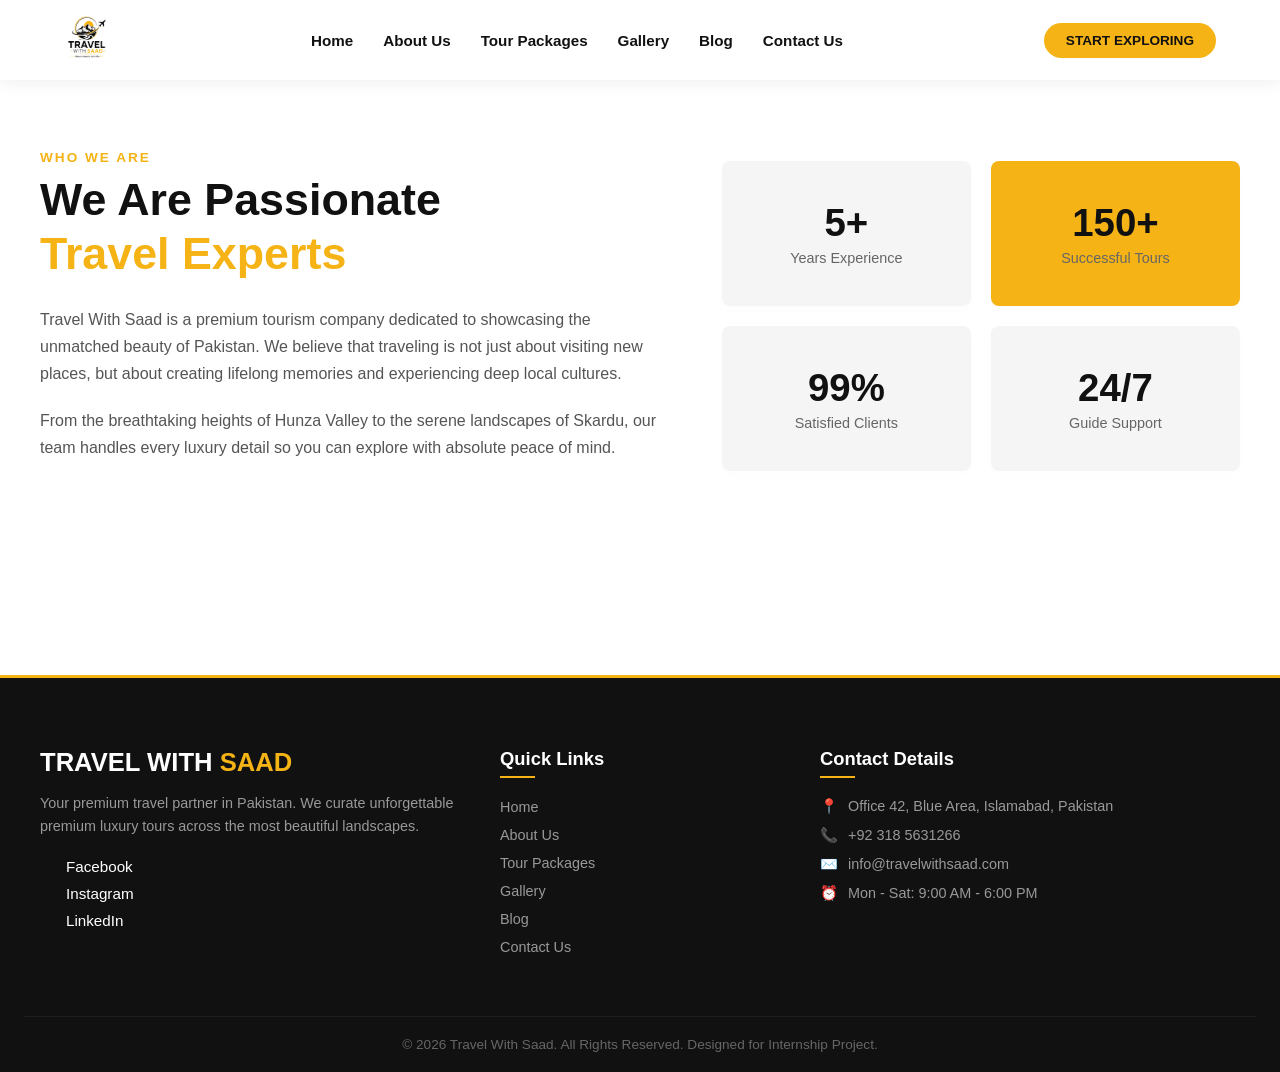
==== about.html @ cbd439f2 "Add files via upload" ====
<!DOCTYPE html>
<html lang="en">
<head>
    <meta charset="UTF-8">
    <meta name="viewport" content="width=device-width, initial-scale=1.0">
    <title>travel-with-saad</title>
    <link rel="stylesheet" href="css/all.min.css"> 
     <link rel="stylesheet" href="style.css">
     <style>
        .about-page-content {
            padding: 150px 24px 80px 24px; 
            background-color: var(--white);
            width: 100%;
            min-height: 75vh;
        }

        .about-grid-wrapper {
            max-width: 1200px;
            margin: 0 auto;
            display: grid;
            grid-template-columns: 1.2fr 1fr; 
            gap: 60px;
            align-items: center;
        }

        .about-subtitle {
            color: var(--gold);
            font-weight: 600;
            text-transform: uppercase;
            font-size: 0.85rem;
            letter-spacing: 2px;
            margin-bottom: 8px;
        }

        .about-main-title {
            color: var(--black);
            font-size: 2.8rem;
            font-weight: 800;
            line-height: 1.2;
            margin-bottom: 25px;
        }

        .about-main-title span {
            color: var(--gold);
        }

        .about-paragraph {
            color: #555555;
            font-size: 1rem;
            line-height: 1.7;
            margin-bottom: 20px;
        }

        .about-stats-column {
            display: grid;
            grid-template-columns: repeat(2, 1fr); 
            gap: 20px;
        }

        .about-stat-box {
            background-color: var(--light-gray);
            padding: 40px 20px;
            border-radius: 8px;
            text-align: center;
            box-shadow: 0 4px 15px rgba(0, 0, 0, 0.01);
            transition: transform 0.3s ease;
        }

        .about-stat-box:hover {
            transform: translateY(-5px);
        }

        .about-stat-box h2 {
            font-size: 2.4rem;
            font-weight: 800;
            color: var(--black);
            margin-bottom: 5px;
        }

        .about-stat-box p {
            color: #666666;
            font-size: 0.9rem;
            font-weight: 500;
        }

        .about-stat-box.gold-box {
            background-color: var(--gold);
        }

        /* ⚡ MOBILE & TABLET MEDIA QUERY FOR CONTENT ONLY */
        @media screen and (max-width: 1024px) {
            .about-page-content {
                padding: 110px 20px 60px 20px; 
            }

            .about-grid-wrapper {
                grid-template-columns: 1fr; 
                gap: 40px;
            }

            .about-main-title {
                font-size: 2.2rem;
            }

            .about-stats-column {
                gap: 15px;
            }
        }
    </style>
</head>
<body>
  <!-- ==========================================
     SOLID WHITE NAVIGATION BAR (FOR INNER PAGES)
     ========================================== -->
<header class="inner-main-navbar">
    <div class="inner-nav-container">
        <!-- Logo Link -->
        <a href="index.html" class="inner-nav-logo">
            <img src="logo.png" alt="Travel With Saad Logo" class="inner-logo-img">
        </a>
        
        <!-- Navigation Menu Links -->
        <nav class="inner-nav-menu" id="innerNavMenu">
            <a href="index.html" class="inner-nav-link">Home</a>
            <a href="about.html" class="inner-nav-link">About Us</a>
            <a href="packages.html" class="inner-nav-link">Tour Packages</a>
            <a href="gallery.html" class="inner-nav-link">Gallery</a>
            <a href="blog.html" class="inner-nav-link">Blog</a>
            <a href="contact.html" class="inner-nav-link">Contact Us</a>
        </nav>

        <!-- Right Side Start Exploring Button -->
        <a href="contact.html" class="inner-nav-cta">Start Exploring</a>
        
        <!-- Hamburger Button (Tablet + Mobile) -->
        <button class="inner-hamburger-btn" id="innerMenuBtn" aria-label="Toggle Navigation">
            <span class="inner-bar"></span>
            <span class="inner-bar"></span>
            <span class="inner-bar"></span>
        </button>
    </div>
</header>
<!-- ==========================================
     ABOUT US MAIN CONTENT SECTION
     ========================================== -->
<section class="about-page-content">
    <div class="about-grid-wrapper">
        
        <!-- Left Column: Company Description -->
        <div class="about-text-column">
            <p class="about-subtitle">Who We Are</p>
            <h1 class="about-main-title">We Are Passionate <br><span>Travel Experts</span></h1>
            <p class="about-paragraph">Travel With Saad is a premium tourism company dedicated to showcasing the unmatched beauty of Pakistan. We believe that traveling is not just about visiting new places, but about creating lifelong memories and experiencing deep local cultures.</p>
            <p class="about-paragraph">From the breathtaking heights of Hunza Valley to the serene landscapes of Skardu, our team handles every luxury detail so you can explore with absolute peace of mind.</p>
        </div>

       <!-- Right Column: Stats Blocks Grid -->
<div class="about-stats-column">
    <div class="about-stat-box">
       
        <h2><span id="touristCounter" data-target="5">0</span>+</h2>
        <p>Years Experience</p>
    </div>
    <div class="about-stat-box gold-box">
        
        <h2><span id="touristCounter" data-target="150">0</span>+</h2>
        <p>Successful Tours</p>
    </div>
    <div class="about-stat-box">
       
        <h2><span id="touristCounter" data-target="99">0</span>%</h2>
        <p>Satisfied Clients</p>
    </div>
    <div class="about-stat-box">
        <h2>24/7</h2>
        <p>Guide Support</p>
    </div>
</div>


    </div>
</section>

<!-- ==========================================
     MAIN WEBSITE FOOTER SECTION
     ========================================== -->
<footer class="main-footer">
    <div class="footer-container">
        
        <!-- Column 1: Brand & Logo Info -->
        <div class="footer-col brand-info">
            <h3 class="footer-logo">Travel With <span>Saad</span></h3>
            <p class="footer-desc">Your premium travel partner in Pakistan. We curate unforgettable premium luxury tours across the most beautiful landscapes.</p>
            
          
<!-- Is code se icons aur text dono saaf likhe hue nazar aaein ge -->
<div class="footer-social-links" style="display: flex; flex-direction: column; gap: 10px; margin-top: 20px;">
    
    <!-- 1. Facebook Link -->
    <a href="https://www.facebook.com/iamrajasaad" target="_blank" aria-label="Facebook" style="color: #ffffff; font-size: 0.95rem; text-decoration: none; font-family: sans-serif; display: flex; align-items: center; gap: 10px;">
        <i class="fab fa-facebook-f" style="color: #f5b316; width: 16px;"></i> Facebook
    </a>
    
    <!-- 2. Instagram Link -->
    <a href="https://instagram.com" target="_blank" aria-label="Instagram" style="color: #ffffff; font-size: 0.95rem; text-decoration: none; font-family: sans-serif; display: flex; align-items: center; gap: 10px;">
        <i class="fab fa-instagram" style="color: #f5b316; width: 16px;"></i> Instagram
    </a>
    
    <!-- 3. LinkedIn Link -->
    <a href="https://www.linkedin.com/company/travel-with-saad/" target="_blank" aria-label="LinkedIn" style="color: #ffffff; font-size: 0.95rem; text-decoration: none; font-family: sans-serif; display: flex; align-items: center; gap: 10px;">
        <i class="fab fa-linkedin-in" style="color: #f5b316; width: 16px;"></i> LinkedIn
    </a>

</div>


        </div>

        <!-- Column 2: Quick Links Navigation -->
        <div class="footer-col links-info">
            <h4 class="footer-heading">Quick Links</h4>
            <ul class="footer-links-list">
                <li><a href="index.html">Home</a></li>
                <li><a href="about.html">About Us</a></li>
                <li><a href="packages.html">Tour Packages</a></li>
                <li><a href="gallery.html">Gallery</a></li>
                <li><a href="blog.html">Blog</a></li>
                <li><a href="contact.html">Contact Us</a></li>
            </ul>
        </div>

        <!-- Column 3: Real Direct Contact details -->
        <div class="footer-col contact-info">
            <h4 class="footer-heading">Contact Details</h4>
            <ul class="footer-contact-list">
                <li><span>📍</span> Office 42, Blue Area, Islamabad, Pakistan</li>
                <li><span>📞</span> +92 318 5631266</li> <!-- Mentor ka asli contact number responsibly bina list kharab kiye update kar diya -->
                <li><span>✉️</span> info@travelwithsaad.com</li>
                <li><span>⏰</span> Mon - Sat: 9:00 AM - 6:00 PM</li>
            </ul>
        </div>

    </div>

    <!-- Bottom Copyright Strip -->
    <div class="footer-bottom-strip">
        <p>&copy; 2026 Travel With Saad. All Rights Reserved. Designed for Internship Project.</p>
    </div>
</footer>






<script src="script.js"></script>

</body>
</html>
---- style.css ----
/* ==========================================
   1. GLOBAL VARIABLES & RESET
   ========================================== */
:root {
    --gold: #F5B316;
    --black: #111111;
    --white: #FFFFFF;
    --light-gray: #F5F5F5;
    --font-main: 'Poppins', sans-serif;
}

* {
    margin: 0;
    padding: 0;
    box-sizing: border-box;
}

body {
    font-family: var(--font-main);
    background-color: var(--light-gray);
    overflow-x: hidden; 
}

/* ==========================================
   2. NAVBAR DESKTOP DEFAULT STYLING
   ========================================== */
.main-navbar {
    position: fixed;
    top: 0;
    left: 0;
    width: 100%;
    background-color:transparent; 
    z-index: 1000;
    border-bottom: none; 
    box-shadow: none;
}
.main-navbar.scrolled{
    background-color: var(--white) !important;
    box-shadow: 0 4px 15px rgba(0,0,0,0.1);
}
.main-navbar.scrolled .nav-link {
    color: var(--black) !important; 
}

/* Scroll hone par active line ka behavior manage karne ke liye */
.main-navbar.scrolled .nav-link:hover,
.main-navbar.scrolled .nav-link.active {
    color: var(--gold) !important;
}

/* Scroll hone par hamburger lines bhi black ho jayengi */
.main-navbar.scrolled .hamburger-btn .bar {
    background-color: var(--black) !important;
}

.nav-container {
    display: flex;
    justify-content: space-between;
    align-items: center;
    max-width: 1200px;
    margin: 0 auto;
    padding: 20px 24px; /* Default desktop padding fixed */
}

.nav-logo {
    display: flex;
    align-items: center;
    color: var(--white);
    font-size: 1.5rem;
    font-weight: 700;
    text-decoration: none;
    letter-spacing: 1px;
    text-transform: uppercase;
}

.nav-logo span {
    color: var(--gold);
}

.logo-img {
    height: 60px;         
    width: auto;          
    display: block;
    object-fit: contain;  
    transition: all 0.3s ease-in-out; 
}

.nav-menu {
    display: flex;
    gap: 30px;
    align-items: center;
}

.nav-link {
    color: var(--white) !important;
    text-decoration: none;
    font-weight: 500;
    font-size: 0.95rem;
    position: relative;
    padding: 6px 0;
    transition: color 0.3s ease;
}

.nav-link::after {
    content: '';
    position: absolute;
    bottom: 0;
    left: 0;
    width: 0;
    height: 2px;
    background-color: var(--gold);
    transition: width 0.3s ease;
}

.nav-link:hover::after, 
.nav-link.active::after {
    width: 100%;
}

.nav-link:hover, 
.nav-link.active {
    color: var(--gold);
}

.hamburger-btn {
    display: none;
    background: none;
    border: none;
    flex-direction: column;
    justify-content: space-between;
    width: 24px;
    height: 18px;
    cursor: pointer;
    outline: none;
}

.hamburger-btn .bar {
    display: block;
    height: 3px;
    width: 100%;
    background-color: var(--white);
    border-radius: 3px;
    transition: all 0.3s ease-in-out;
}

/* ==========================================
   3. HERO SECTION & FLOATING CARD STYLING
   ========================================== */
.hero-section {
    position: relative;
    height: 100vh;
    width: 100%;
    background-image: url('hero-bg.jpg'); /* Folder path auto fixed */
    background-size: cover;
    background-position: center;
    display: flex;
    align-items: center;
}

.hero-overlay {
    position: absolute;
    top: 0;
    left: 0;
    width: 100%;
    height: 100%;
    background: linear-gradient(to right, rgba(0,0,0,0.05), rgba(0,0,0,0.12));
    z-index: 1;
}

.hero-container {
    position: relative;
    z-index: 2;
    width: 100%;
    max-width: 1200px;
    margin: 0 auto;
    padding: 0 24px;
    height: 100%;
    display: flex;
    flex-direction: column;
    justify-content: center;
}

.hero-main-content {
    align-self: flex-end; 
    text-align: left;
    max-width: 750px !important;
    margin-top: 80px;
    
}

.hero-tagline {
    color: var(--light-gray);
    font-size: 1.1rem;
    margin-bottom: 15px;
    font-weight: 400;
}

.hero-title {
    color: var(--white);
    font-size: 5rem;
    font-weight: 800;
    line-height: 1.1;
    letter-spacing: -1px;
    
}

.avatar-group {
    display: flex;
    margin-bottom: 12px;
}

.avatar {
    width: 35px;
    height: 35px;
    background-color: #444;
    border: 2px solid var(--black);
    border-radius: 50%;
    display: flex;
    align-items: center;
    justify-content: center;
    margin-right: -10px;
    font-size: 0.8rem;
    color: var(--white);
}
/* Number Block Styling */
.stats-number {
    display: inline-block;
    color: var(--gold); /* Pure gold color fix */
    font-size: 2rem;    /* Size ko compact kiya */
    font-weight: 700;
}

.stats-plus {
    color: var(--gold); /* K+ ka color bhi gold */
    font-size: 2rem;    /* Dono ka size bilkul barabar */
    font-weight: 700;
}
.stats-label{
    color: var(--gold);
    font-weight: 700;
    font-size: 1rem;
}

/* ✨ PROFESSIONAL SMOOTH LIFT EFFECT */
.floating-stats-card {
    position: absolute;
    bottom: 50px;
    left: 24px;
    background-color: rgba(17, 17, 17, 0.85);
    backdrop-filter: blur(8px);
    border: 1px solid rgba(255,255,255,0.1);
    padding: 20px;       /* Padding thodi tight ki */
    border-radius: 12px;
    width: 200px;        /* Card ka total size compact kiya */
    
    /* Neeche se upar lift hone wali CSS animation */
    animation: slideUpLift 1s cubic-bezier(0.1, 1, 0.1, 1) forwards;
    opacity: 0;
}

@keyframes slideUpLift {
    0% {
        transform: translateY(30px); /* 30px neeche se shuru hoga */
        opacity: 0;
    }
    100% {
        transform: translateY(0);    /* Smoothly upar aayega */
        opacity: 1;
    }
}
/* ==========================================
   5. SEARCH / BOOKING BAR STYLING
   ========================================== */
.search-booking-bar {
    background-color: var(--black);
    border: 1px solid rgba(255, 255, 255, 0.1);
    backdrop-filter: blur(10px);
    padding: 24px;
    width: 100%;
    max-width: 900px;
    margin-top: 40px; /* Hero content se nichay space */
    border-radius: 8px;
    box-shadow: 0 15px 30px rgba(0, 0, 0, 0.4);
}

.search-form {
    display: flex;
    justify-content: space-between;
    align-items: center;
    gap: 20px;
    width: 100%;
}

.search-input-group {
    display: flex;
    flex-direction: column;
    flex: 1;
}

.search-input-group label {
    color: var(--gold);
    font-size: 0.85rem;
    font-weight: 600;
    margin-bottom: 8px;
    text-transform: uppercase;
    letter-spacing: 0.5px;
}

.search-input-group label .icon {
    margin-right: 4px;
}

.search-input-group input,
.search-input-group select {
    background-color: rgba(255, 255, 255, 0.08);
    border: 1px solid rgba(255, 255, 255, 0.15);
    color: var(--white);
    padding: 12px 16px;
    border-radius: 6px;
    font-size: 0.95rem;
    outline: none;
    transition: all 0.3s ease;
}

.search-input-group input:focus,
.search-input-group select:focus {
    border-color: var(--gold);
    background-color: rgba(255, 255, 255, 0.15);
}

/* Date Input internal icon white color fix */
.search-input-group input[type="date"]::-webkit-calendar-picker-indicator {
    filter: invert(1);
    cursor: pointer;
}

/* Dropdown Options Color */
.search-input-group select option {
    background-color: var(--black);
    color: var(--white);
}

/* Search Submit Button */
.search-submit-btn {
    background-color: var(--gold);
    color: var(--black);
    border: none;
    padding: 14px 28px;
    border-radius: 6px;
    font-weight: 700;
    font-size: 0.95rem;
    cursor: pointer;
    text-transform: uppercase;
    transition: all 0.3s ease;
    align-self: flex-end; /* Label line ke barabar lane ke liye */
    height: 48px;
}

.search-submit-btn:hover {
    background-color: var(--white);
    transform: translateY(-2px);
}



/* ==========================================
   4. RESPONSIVE DESIGN (MEDIA QUERIES)
   ========================================== */

/* Tablet Screens (Max-width: 992px) */
@media screen and (max-width:992px) {
    .hero-title {
        font-size: 3.8rem; 
    }
}

/* Mobile Screens (Max-width: 768px) */
@media screen and (max-width: 1024px) {
    /* Navbar Mobile Cleanup */
    .nav-container {
        padding: 15px 20px; 
    }

    .logo-img {
        height: 45px;     
    }

    .hamburger-btn {
        display: flex; 
        align-items: center;
    }

    .nav-menu {
        position: absolute;
        top: 100%;
        left: 0;
        width: 100%;
        background-color: rgba(17, 17, 17, 0.98);
        flex-direction: column;
        gap: 0;
        text-align: center;
        max-height: 0; 
        overflow: hidden;
        transition: max-height 0.4s ease-in-out;
    }

    .nav-menu.open {
        max-height: 400px; 
    }

    .nav-link {
        display: block;
        padding: 16px 0;
        width: 100%;
        border-bottom: 1px solid rgba(255, 255, 255, 0.05);
    }

    .nav-link::after {
        display: none;
    }

    .hamburger-btn.open .bar:nth-child(1) {
        transform: translateY(7px) rotate(45deg);
        background-color: var(--gold);
    }
    .hamburger-btn.open .bar:nth-child(2) {
        opacity: 0;
    }
    .hamburger-btn.open .bar:nth-child(3) {
        transform: translateY(-8px) rotate(-45deg);
        background-color: var(--gold);
    }

    /* Hero Section Mobile Cleanup */
    .hero-container {
        justify-content: center;
        align-items: center;
        padding: 0 20px;
    }

    .hero-main-content {
        text-align: center;
        align-self: center;
        margin-top: 100px;
    }

    .hero-title {
        font-size: 2.8rem; 
    }

    .hero-tagline {
        font-size: 1rem;
    }

    .floating-stats-card {
        position: relative;
        bottom: auto;
        left: auto;
        margin: 40px auto 0 auto;
        width: 100%;
        max-width: 260px;
        text-align: center;
    }

    .avatar-group {
        justify-content: center;
    }
}
/* Desktop and Mobile Shared Styling */
.nav-cta-btn {
    background-color: var(--gold);
    color: var(--black);
    padding: 10px 20px;
    border-radius: 25px;
    text-decoration: none;
    font-weight: 600;
    font-size: 0.85rem;
    text-transform: uppercase;
    white-space: nowrap; /* Text ko break hone se bachayega */
    display: inline-block;
}

/* Mobile Alignment Fix */
@media screen and (max-width: 1024px) {
    /* Logo, Button aur Hamburger ko ek line mein barabar karne ke liye */
    .nav-container {
        display: flex;
        align-items: center;
        gap: 15px; 
    }
    .nav-logo{
        order: 1;
    }
    
    /* Button ka size mobile par thoda compact ho jayega */
    .nav-cta-btn {
        order: 2;
        padding: 8px 16px;
        font-size: 0.8rem;
        margin-left: auto; /* Is se button khud ba khud right side par hamburger ke sath chipak jayega */
    }
    .hamburger-btn{
        order: 3;
    }
        /* Search Bar Mobile Responsive */
    .search-booking-bar {
        max-width: 100%;
        margin-top: 30px;
        padding: 20px;
    }

    .search-form {
        flex-direction: column;
        gap: 15px;
    }

    .search-input-group {
        width: 100%;
    }

    .search-submit-btn {
        width: 100%;
        align-self: center;
        margin-top: 10px;
    }

}
/* ==========================================
   7. POPULAR PACKAGES STYLING
   ========================================== */
.packages-section {
    padding: 80px 24px;
    background-color: var(--white);
    width: 100%;
}

.packages-container {
    max-width: 1200px;
    margin: 0 auto;
}

/* Heading Box */
.section-header {
    text-align: center;
    margin-bottom: 50px;
}

.section-header .sub-title {
    color: var(--gold);
    font-weight: 600;
    text-transform: uppercase;
    font-size: 0.9rem;
    letter-spacing: 2px;
    margin-bottom: 8px;
}

.section-header .main-title {
    color: var(--black);
    font-size: 2.2rem;
    font-weight: 800;
}

.section-header .main-title span {
    color: var(--gold);
}

/* Layout Grid */
.packages-grid {
    display: grid;
    grid-template-columns: repeat(3, 1fr); /* 3 cards side-by-side */
    gap: 30px;
}

.package-card {
    background-color: var(--light-gray);
    border-radius: 12px;
    overflow: hidden;
    box-shadow: 0 4px 15px rgba(0,0,0,0.03);
    transition: transform 0.3s ease;
}

.package-card:hover {
    transform: translateY(-8px);
}

/* Image styling inside card */
.package-img-box {
    position: relative;
    height: 220px;
    width: 100%;
}

.package-img {
    width: 100%;
    height: 100%;
    object-fit: cover;
}

.package-tag {
    position: absolute;
    top: 15px;
    left: 15px;
    background-color: var(--gold);
    color: var(--black);
    padding: 4px 12px;
    font-size: 0.75rem;
    font-weight: 700;
    border-radius: 4px;
    text-transform: uppercase;
}

/* Content Area inside card */
.package-content {
    padding: 24px;
}

.package-title {
    font-size: 1.25rem;
    color: var(--black);
    font-weight: 700;
    margin-bottom: 8px;
}

.package-days {
    color: #888;
    font-size: 0.85rem;
    font-weight: 600;
    margin-bottom: 12px;
}

.package-desc {
    color: #666;
    font-size: 0.9rem;
    line-height: 1.5;
    margin-bottom: 20px;
}

/* Card footer details */
.package-footer {
    display: flex;
    justify-content: space-between;
    align-items: center;
    border-top: 1px solid rgba(0,0,0,0.06);
    padding-top: 15px;
}

.package-price {
    font-size: 1.4rem;
    font-weight: 800;
    color: var(--black);
}

.book-btn {
    background-color: var(--black);
    color: var(--white);
    text-decoration: none;
    padding: 8px 18px;
    border-radius: 6px;
    font-size: 0.85rem;
    font-weight: 600;
    transition: all 0.3s ease;
}

.book-btn:hover {
    background-color: var(--gold);
    color: var(--black);
}
.explore-more-box {
    width: 100%;
    display: flex;
    justify-content: center;
    align-items: center;
    margin-top: 50px; /* Cards se niche space */
}

.explore-more-btn {
    display: inline-block;
    background-color: transparent;
    color: var(--black);
    border: 2px solid var(--black);
    padding: 12px 30px;
    font-weight: 700;
    text-decoration: none;
    text-transform: uppercase;
    font-size: 0.9rem;
    border-radius: 4px;
    transition: all 0.3s ease;
    text-align: center;
    white-space: nowrap;
    width: auto !important;
}

.explore-more-btn:hover {
    background-color: var(--black);
    color: var(--white);
}


/* Mobile Media Query Code Integration */
@media screen and (max-width: 992px) {
    .packages-grid {
        grid-template-columns: repeat(2, 1fr); /* Tablet par 2 cards ek sath */
    }
}

@media screen and (max-width: 600px) {
    .packages-grid {
        grid-template-columns: 1fr; /* Mobile par stack ho jayenge */
    }
    .section-header .main-title {
        font-size: 1.8rem;
    }
}
/* ==========================================
   8. QUICK INQUIRY FORM STYLING (DESKTOP)
   ========================================== */
.inquiry-section {
    padding: 80px 24px;
    background-color: var(--light-gray);
    width: 100%;
}

.inquiry-container {
    max-width: 1200px;
    margin: 0 auto;
    display: grid;
    grid-template-columns: 1fr 1.2fr; /* Left text, right form box layout */
    gap: 50px;
    align-items: center;
}

.inquiry-sub {
    color: var(--gold);
    font-weight: 600;
    text-transform: uppercase;
    font-size: 0.9rem;
    letter-spacing: 2px;
    margin-bottom: 10px;
}

.inquiry-title {
    color: var(--black);
    font-size: 2.2rem;
    font-weight: 800;
    line-height: 1.2;
    margin-bottom: 15px;
}

.inquiry-title span {
    color: var(--gold);
}

.inquiry-text {
    color: #666;
    font-size: 0.95rem;
    line-height: 1.6;
}

/* Form Box */
.inquiry-form-box {
    background-color: var(--white);
    padding: 40px;
    border-radius: 8px;
    box-shadow: 0 10px 30px rgba(0,0,0,0.05);
}

.main-inquiry-form {
    display: flex;
    flex-direction: column;
    gap: 15px;
}

.form-row {
    display: flex;
    gap: 15px;
}

.form-row input, 
.main-inquiry-form textarea {
    width: 100%;
    background-color: var(--light-gray);
    border: 1px solid rgba(0,0,0,0.05);
    padding: 12px 16px;
    font-size: 0.9rem;
    border-radius: 4px;
    outline: none;
    transition: all 0.3s ease;
}

.form-row input:focus, 
.main-inquiry-form textarea:focus {
    border-color: var(--gold);
    background-color: var(--white);
    box-shadow: 0 0 8px rgba(245, 179, 22, 0.15);
}

/* Submit Button */
.form-submit-btn {
    background-color: var(--black);
    color: var(--white);
    border: none;
    padding: 14px;
    font-size: 0.95rem;
    font-weight: 700;
    text-transform: uppercase;
    border-radius: 4px;
    cursor: pointer;
    transition: all 0.3s ease;
    margin-top: 5px;
}

.form-submit-btn:hover {
    background-color: var(--gold);
    color: var(--black);
}


/* ==========================================
   ⚡ MOBILE MEDIA QUERY (FOR INQUIRY SECTION ONLY)
   ========================================== */
@media screen and (max-width: 1024px) {
    .inquiry-section {
        padding: 50px 20px;
    }
    
    .inquiry-container {
        grid-template-columns: 1fr; /* Mobile screen par text aur form upar niche ho jayenge */
        gap: 30px;
    }
    
    .inquiry-title {
        font-size: 1.8rem;
    }
    
    .form-row {
        flex-direction: column; /* Input fields ek ke niche ek aayengi screen tight hone par */
        gap: 15px;
    }
    
    .inquiry-form-box {
        padding: 25px 20px; /* Choti screen par inner spacing kam kar di */
    }
}
/* ==========================================
   9. MAIN WEBSITE FOOTER (DESKTOP)
   ========================================== */
.main-footer {
    background-color: var(--black);
    color: var(--light-gray);
    padding: 70px 24px 0 24px;
    border-top: 3px solid var(--gold);
    width: 100%;
}

.footer-container {
    max-width: 1200px;
    margin: 0 auto;
    display: grid;
    grid-template-columns: 1.5fr 1fr 1.5fr; /* Columns width layout */
    gap: 40px;
    padding-bottom: 50px;
}

.footer-col {
    display: flex;
    flex-direction: column;
}

.footer-logo {
    color: var(--white);
    font-size: 1.6rem;
    font-weight: 700;
    margin-bottom: 15px;
    text-transform: uppercase;
}

.footer-logo span {
    color: var(--gold);
}

.footer-desc {
    color: #999999;
    font-size: 0.9rem;
    line-height: 1.6;
}

.footer-heading {
    color: var(--white);
    font-size: 1.15rem;
    font-weight: 600;
    margin-bottom: 20px;
    position: relative;
    padding-bottom: 8px;
}

/* Heading ke niche choti gold underline decorative effect */
.footer-heading::after {
    content: '';
    position: absolute;
    bottom: 0;
    left: 0;
    width: 35px;
    height: 2px;
    background-color: var(--gold);
}

/* Lists styling definitions */
.footer-links-list, 
.footer-contact-list {
    list-style: none;
}

.footer-links-list li {
    margin-bottom: 10px;
}

.footer-links-list a {
    color: #999999;
    text-decoration: none;
    font-size: 0.9rem;
    transition: color 0.3s ease, padding-left 0.3s ease;
}

.footer-links-list a:hover {
    color: var(--gold);
    padding-left: 5px; /* Slide effect on hover */
}

.footer-contact-list li {
    color: #999999;
    font-size: 0.9rem;
    margin-bottom: 12px;
    display: flex;
    align-items: flex-start;
    gap: 10px;
}

.footer-contact-list li span {
    color: var(--gold);
}

/* Bottom Strip Copyright bar */
.footer-bottom-strip {
    border-top: 1px solid rgba(255, 255, 255, 0.05);
    padding: 20px 24px;
    text-align: center;
}

.footer-bottom-strip p {
    color: #666666;
    font-size: 0.85rem;
}


.footer-social-links a:hover {
    color: #f5b316 !important; 
    text-decoration: underline !important;
}



/* ==========================================
   ⚡ MOBILE MEDIA QUERY (FOR FOOTER SECTION ONLY)
   ========================================== */
@media screen and (max-width: 1024px) {
    .main-footer {
        padding: 50px 20px 0 20px;
    }

    .footer-container {
        grid-template-columns: 1fr; /* Mobile screen par columns vertical layers ban jayenge */
        gap: 35px;
        padding-bottom: 40px;
    }

    .footer-heading {
        margin-bottom: 15px;
    }

    .footer-bottom-strip {
        padding: 15px 20px;
    }
}
/* ==========================================
   12. SOLID WHITE NAVBAR FOR INNER PAGES (DESKTOP)
   ========================================== */
.inner-main-navbar {
    position: fixed;
    top: 0;
    left: 0;
    width: 100%;
    background-color: var(--white); /* Permanent solid white background look */
    box-shadow: 0 4px 15px rgba(0, 0, 0, 0.06);
    z-index: 1000;
}

.inner-nav-container {
    display: flex;
    justify-content: space-between;
    align-items: center;
    max-width: 1200px;
    margin: 0 auto;
    padding: 15px 24px;
}

.inner-logo-img {
    height: 50px;
    width: auto;
    display: block;
    object-fit: contain;
}

.inner-nav-menu {
    display: flex;
    gap: 30px;
    align-items: center;
}

.inner-nav-link {
    color: var(--black); /* Strictly black text color code representation */
    text-decoration: none;
    font-weight: 600;
    font-size: 0.95rem;
    position: relative;
    padding: 6px 0;
    transition: color 0.3s ease;
}

.inner-nav-link:hover,
.inner-nav-link.active {
    color: var(--gold);
}

.inner-nav-cta {
    background-color: var(--gold);
    color: var(--black);
    padding: 10px 22px;
    border-radius: 25px;
    text-decoration: none;
    font-weight: 600;
    font-size: 0.85rem;
    text-transform: uppercase;
    transition: transform 0.2s ease;
}
.inner-nav-cta:hover { transform: scale(1.05); }
/* ---- Sliding Underline Animation ---- */
.inner-nav-link::after {
    content: '';
    position: absolute;
    bottom: 0;
    left: 0;                             /* Line strictly left side se nikle gi */
    width: 0;                            /* Shuru me line gayab rahe gi */
    height: 2px;                         /* Line ki motai */
    background-color: var(--gold);       /* Gold color line */
    transition: width 0.3s ease-in-out;  /* Smooth left-to-right sliding speed */
}

/* Hover karne par ya active page par line 100% load ho jaye gi */
.inner-nav-link:hover::after,
.inner-nav-link.active::after {
    width: 100%;
}

.inner-hamburger-btn {
    display: none; /* Desktop par hidden rahega */
    background: none;
    border: none;
    flex-direction: column;
    justify-content: space-between;
    width: 24px;
    height: 18px;
    cursor: pointer;
}

.inner-bar {
    display: block;
    height: 3px;
    width: 100%;
    background-color: var(--black); /* Hamburger lines permanently black */
    border-radius: 3px;
    transition: all 0.3s ease-in-out;
}


/* ==========================================
   ⚡ TABLET & MOBILE MEDIA QUERY FOR INNER NAVBAR
   ========================================== */
@media screen and (max-width: 1024px) { /* 💻 Laptop se niche hi hamburger trigger ho jayega (Tablet Included) */
    .inner-hamburger-btn {
        display: flex; /* Tablet screen sizes par hamburger show ho jayega */
        order: 3;
    }

    .inner-nav-cta {
        order: 2;
        margin-left: auto;
        margin-right: 15px;
        padding: 8px 16px;
        font-size: 0.8rem;
    }

    .inner-nav-logo { order: 1; }

    /* Dropdown mobile structural overlay layer definition */
    .inner-nav-menu {
        position: absolute;
        top: 100%;
        left: 0;
        width: 100%;
        background-color: rgba(17, 17, 17, 0.98); /* Open hone par dropdown modern dark black */
        flex-direction: column;
        gap: 0;
        text-align: center;
        max-height: 0;
        overflow: hidden;
        transition: max-height 0.4s ease-in-out;
    }

    /* Class toggle behaviors activation link look */
    .inner-nav-menu.open {
        max-height: 400px;
    }

    .inner-nav-link {
        display: block;
        padding: 16px 0;
        width: 100%;
        color: var(--white); /* Dropdown box ke andar white links dikhengi contrast k liye */
        border-bottom: 1px solid rgba(255, 255, 255, 0.05);
    }

    /* Hamburger bars cross animation configurations */
    .inner-hamburger-btn.open .inner-bar:nth-child(1) {
        transform: translateY(7px) rotate(45deg);
        background-color: var(--gold);
    }
    .inner-hamburger-btn.open .inner-bar:nth-child(2) { opacity: 0; }
    .inner-hamburger-btn.open .inner-bar:nth-child(3) {
        transform: translateY(-8px) rotate(-45deg);
        background-color: var(--gold);
    }
}
/* Purani heading ko flex de kar badge ko right side par jorna */
.hero-title {
    display: inline-flex !important;
    align-items: center !important;
    gap: 15px !important;
    width: auto !important;
}

/* Sirf aur sirf badge ki apni setting aur orange ring border */
.explore-badge-container {
    position: relative !important;
    width: 95px !important;  
    height: 95px !important;
    display: inline-block !important;
    background-color: #111111 !important; 
    border-radius: 50% !important;
    
    /* Mentor jaisi orange solid line */
    border: 3px solid #f5b316 !important; 
    box-shadow: 0 10px 30px rgba(0, 0, 0, 0.5) !important;
    margin-left: 10px !important;
}

/* Badge ke ghumne ki animation */
.rotating-text-svg {
    width: 100% !important;
    height: 100% !important;
    animation: spinBadgeTextSaad 14s linear infinite !important;
}

.center-badge-icon {
    position: absolute !important;
    top: 50% !important;
    left: 50% !important;
    transform: translate(-50%, -50%) !important;
    color: #f5b316 !important;
    font-size: 1.1rem !important;
}

@keyframes spinBadgeTextSaad {
    from { transform: rotate(0deg); }
    to { transform: rotate(360deg); }
}
/* ===================================================
   TEXT KO MARGIN SE NICHE CARD KE SAMNE LANE KA FIX
   =================================================== */
.hero-main-content {
    margin-top: 240px !important; /* Is line se text chhat se niche khisat kar card ke samne aa jayega */
}
/* ===================================================
   MOBILE AND TABLET RESPONSIVE FIX (Media Query)
   =================================================== */
@media screen and (max-width: 768px) {
    /* Mobile par margin kam karne ke liye taake text card par na gire */
    .hero-main-content {
        margin-top: 40px !important; 
    }

    /* Mobile screen ke mutabiq heading ka size thoda normal karne ke liye */
    .hero-title {
        font-size: 2.2rem !important;
        flex-wrap: wrap; /* Agar mobile par screen choti ho to badge munasib adjust ho jaye */
        gap: 10px !important;
    }

    /* Mobile par badge ka size thoda chota karne ke liye */
    .explore-badge-container {
        width: 75px !important;
        height: 75px !important;
    }
}
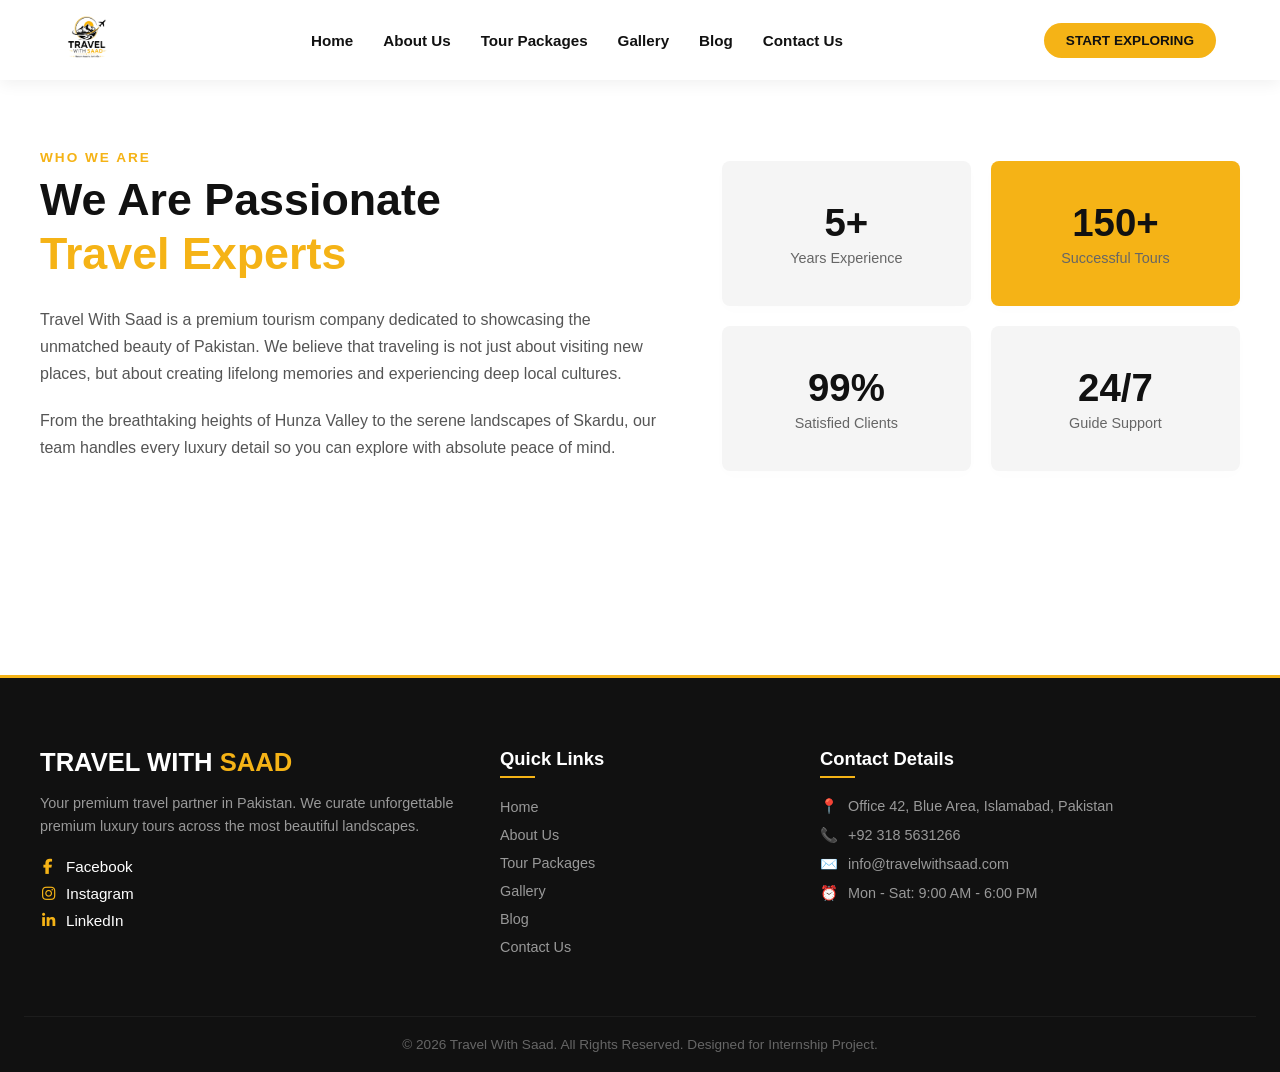
==== commit 71a5726a: "Add travel website files and gallery images" ====
--- a/about.html
+++ b/about.html
@@ -1,259 +1,259 @@
-<!DOCTYPE html>
-<html lang="en">
-<head>
-    <meta charset="UTF-8">
-    <meta name="viewport" content="width=device-width, initial-scale=1.0">
-    <title>travel-with-saad</title>
-    <link rel="stylesheet" href="css/all.min.css"> 
-     <link rel="stylesheet" href="style.css">
-     <style>
-        .about-page-content {
-            padding: 150px 24px 80px 24px; 
-            background-color: var(--white);
-            width: 100%;
-            min-height: 75vh;
-        }
-
-        .about-grid-wrapper {
-            max-width: 1200px;
-            margin: 0 auto;
-            display: grid;
-            grid-template-columns: 1.2fr 1fr; 
-            gap: 60px;
-            align-items: center;
-        }
-
-        .about-subtitle {
-            color: var(--gold);
-            font-weight: 600;
-            text-transform: uppercase;
-            font-size: 0.85rem;
-            letter-spacing: 2px;
-            margin-bottom: 8px;
-        }
-
-        .about-main-title {
-            color: var(--black);
-            font-size: 2.8rem;
-            font-weight: 800;
-            line-height: 1.2;
-            margin-bottom: 25px;
-        }
-
-        .about-main-title span {
-            color: var(--gold);
-        }
-
-        .about-paragraph {
-            color: #555555;
-            font-size: 1rem;
-            line-height: 1.7;
-            margin-bottom: 20px;
-        }
-
-        .about-stats-column {
-            display: grid;
-            grid-template-columns: repeat(2, 1fr); 
-            gap: 20px;
-        }
-
-        .about-stat-box {
-            background-color: var(--light-gray);
-            padding: 40px 20px;
-            border-radius: 8px;
-            text-align: center;
-            box-shadow: 0 4px 15px rgba(0, 0, 0, 0.01);
-            transition: transform 0.3s ease;
-        }
-
-        .about-stat-box:hover {
-            transform: translateY(-5px);
-        }
-
-        .about-stat-box h2 {
-            font-size: 2.4rem;
-            font-weight: 800;
-            color: var(--black);
-            margin-bottom: 5px;
-        }
-
-        .about-stat-box p {
-            color: #666666;
-            font-size: 0.9rem;
-            font-weight: 500;
-        }
-
-        .about-stat-box.gold-box {
-            background-color: var(--gold);
-        }
-
-        /* ⚡ MOBILE & TABLET MEDIA QUERY FOR CONTENT ONLY */
-        @media screen and (max-width: 1024px) {
-            .about-page-content {
-                padding: 110px 20px 60px 20px; 
-            }
-
-            .about-grid-wrapper {
-                grid-template-columns: 1fr; 
-                gap: 40px;
-            }
-
-            .about-main-title {
-                font-size: 2.2rem;
-            }
-
-            .about-stats-column {
-                gap: 15px;
-            }
-        }
-    </style>
-</head>
-<body>
-  <!-- ==========================================
-     SOLID WHITE NAVIGATION BAR (FOR INNER PAGES)
-     ========================================== -->
-<header class="inner-main-navbar">
-    <div class="inner-nav-container">
-        <!-- Logo Link -->
-        <a href="index.html" class="inner-nav-logo">
-            <img src="logo.png" alt="Travel With Saad Logo" class="inner-logo-img">
-        </a>
-        
-        <!-- Navigation Menu Links -->
-        <nav class="inner-nav-menu" id="innerNavMenu">
-            <a href="index.html" class="inner-nav-link">Home</a>
-            <a href="about.html" class="inner-nav-link">About Us</a>
-            <a href="packages.html" class="inner-nav-link">Tour Packages</a>
-            <a href="gallery.html" class="inner-nav-link">Gallery</a>
-            <a href="blog.html" class="inner-nav-link">Blog</a>
-            <a href="contact.html" class="inner-nav-link">Contact Us</a>
-        </nav>
-
-        <!-- Right Side Start Exploring Button -->
-        <a href="contact.html" class="inner-nav-cta">Start Exploring</a>
-        
-        <!-- Hamburger Button (Tablet + Mobile) -->
-        <button class="inner-hamburger-btn" id="innerMenuBtn" aria-label="Toggle Navigation">
-            <span class="inner-bar"></span>
-            <span class="inner-bar"></span>
-            <span class="inner-bar"></span>
-        </button>
-    </div>
-</header>
-<!-- ==========================================
-     ABOUT US MAIN CONTENT SECTION
-     ========================================== -->
-<section class="about-page-content">
-    <div class="about-grid-wrapper">
-        
-        <!-- Left Column: Company Description -->
-        <div class="about-text-column">
-            <p class="about-subtitle">Who We Are</p>
-            <h1 class="about-main-title">We Are Passionate <br><span>Travel Experts</span></h1>
-            <p class="about-paragraph">Travel With Saad is a premium tourism company dedicated to showcasing the unmatched beauty of Pakistan. We believe that traveling is not just about visiting new places, but about creating lifelong memories and experiencing deep local cultures.</p>
-            <p class="about-paragraph">From the breathtaking heights of Hunza Valley to the serene landscapes of Skardu, our team handles every luxury detail so you can explore with absolute peace of mind.</p>
-        </div>
-
-       <!-- Right Column: Stats Blocks Grid -->
-<div class="about-stats-column">
-    <div class="about-stat-box">
-       
-        <h2><span id="touristCounter" data-target="5">0</span>+</h2>
-        <p>Years Experience</p>
-    </div>
-    <div class="about-stat-box gold-box">
-        
-        <h2><span id="touristCounter" data-target="150">0</span>+</h2>
-        <p>Successful Tours</p>
-    </div>
-    <div class="about-stat-box">
-       
-        <h2><span id="touristCounter" data-target="99">0</span>%</h2>
-        <p>Satisfied Clients</p>
-    </div>
-    <div class="about-stat-box">
-        <h2>24/7</h2>
-        <p>Guide Support</p>
-    </div>
-</div>
-
-
-    </div>
-</section>
-
-<!-- ==========================================
-     MAIN WEBSITE FOOTER SECTION
-     ========================================== -->
-<footer class="main-footer">
-    <div class="footer-container">
-        
-        <!-- Column 1: Brand & Logo Info -->
-        <div class="footer-col brand-info">
-            <h3 class="footer-logo">Travel With <span>Saad</span></h3>
-            <p class="footer-desc">Your premium travel partner in Pakistan. We curate unforgettable premium luxury tours across the most beautiful landscapes.</p>
-            
-          
-<!-- Is code se icons aur text dono saaf likhe hue nazar aaein ge -->
-<div class="footer-social-links" style="display: flex; flex-direction: column; gap: 10px; margin-top: 20px;">
-    
-    <!-- 1. Facebook Link -->
-    <a href="https://www.facebook.com/iamrajasaad" target="_blank" aria-label="Facebook" style="color: #ffffff; font-size: 0.95rem; text-decoration: none; font-family: sans-serif; display: flex; align-items: center; gap: 10px;">
-        <i class="fab fa-facebook-f" style="color: #f5b316; width: 16px;"></i> Facebook
-    </a>
-    
-    <!-- 2. Instagram Link -->
-    <a href="https://instagram.com" target="_blank" aria-label="Instagram" style="color: #ffffff; font-size: 0.95rem; text-decoration: none; font-family: sans-serif; display: flex; align-items: center; gap: 10px;">
-        <i class="fab fa-instagram" style="color: #f5b316; width: 16px;"></i> Instagram
-    </a>
-    
-    <!-- 3. LinkedIn Link -->
-    <a href="https://www.linkedin.com/company/travel-with-saad/" target="_blank" aria-label="LinkedIn" style="color: #ffffff; font-size: 0.95rem; text-decoration: none; font-family: sans-serif; display: flex; align-items: center; gap: 10px;">
-        <i class="fab fa-linkedin-in" style="color: #f5b316; width: 16px;"></i> LinkedIn
-    </a>
-
-</div>
-
-
-        </div>
-
-        <!-- Column 2: Quick Links Navigation -->
-        <div class="footer-col links-info">
-            <h4 class="footer-heading">Quick Links</h4>
-            <ul class="footer-links-list">
-                <li><a href="index.html">Home</a></li>
-                <li><a href="about.html">About Us</a></li>
-                <li><a href="packages.html">Tour Packages</a></li>
-                <li><a href="gallery.html">Gallery</a></li>
-                <li><a href="blog.html">Blog</a></li>
-                <li><a href="contact.html">Contact Us</a></li>
-            </ul>
-        </div>
-
-        <!-- Column 3: Real Direct Contact details -->
-        <div class="footer-col contact-info">
-            <h4 class="footer-heading">Contact Details</h4>
-            <ul class="footer-contact-list">
-                <li><span>📍</span> Office 42, Blue Area, Islamabad, Pakistan</li>
-                <li><span>📞</span> +92 318 5631266</li> <!-- Mentor ka asli contact number responsibly bina list kharab kiye update kar diya -->
-                <li><span>✉️</span> info@travelwithsaad.com</li>
-                <li><span>⏰</span> Mon - Sat: 9:00 AM - 6:00 PM</li>
-            </ul>
-        </div>
-
-    </div>
-
-    <!-- Bottom Copyright Strip -->
-    <div class="footer-bottom-strip">
-        <p>&copy; 2026 Travel With Saad. All Rights Reserved. Designed for Internship Project.</p>
-    </div>
-</footer>
-
-
-
-
-
-
-<script src="script.js"></script>
-
-</body>
+<!DOCTYPE html>
+<html lang="en">
+<head>
+    <meta charset="UTF-8">
+    <meta name="viewport" content="width=device-width, initial-scale=1.0">
+    <title>travel-with-saad</title>
+    <link rel="stylesheet" href="css/all.min.css"> 
+     <link rel="stylesheet" href="style.css">
+     <style>
+        .about-page-content {
+            padding: 150px 24px 80px 24px; 
+            background-color: var(--white);
+            width: 100%;
+            min-height: 75vh;
+        }
+
+        .about-grid-wrapper {
+            max-width: 1200px;
+            margin: 0 auto;
+            display: grid;
+            grid-template-columns: 1.2fr 1fr; 
+            gap: 60px;
+            align-items: center;
+        }
+
+        .about-subtitle {
+            color: var(--gold);
+            font-weight: 600;
+            text-transform: uppercase;
+            font-size: 0.85rem;
+            letter-spacing: 2px;
+            margin-bottom: 8px;
+        }
+
+        .about-main-title {
+            color: var(--black);
+            font-size: 2.8rem;
+            font-weight: 800;
+            line-height: 1.2;
+            margin-bottom: 25px;
+        }
+
+        .about-main-title span {
+            color: var(--gold);
+        }
+
+        .about-paragraph {
+            color: #555555;
+            font-size: 1rem;
+            line-height: 1.7;
+            margin-bottom: 20px;
+        }
+
+        .about-stats-column {
+            display: grid;
+            grid-template-columns: repeat(2, 1fr); 
+            gap: 20px;
+        }
+
+        .about-stat-box {
+            background-color: var(--light-gray);
+            padding: 40px 20px;
+            border-radius: 8px;
+            text-align: center;
+            box-shadow: 0 4px 15px rgba(0, 0, 0, 0.01);
+            transition: transform 0.3s ease;
+        }
+
+        .about-stat-box:hover {
+            transform: translateY(-5px);
+        }
+
+        .about-stat-box h2 {
+            font-size: 2.4rem;
+            font-weight: 800;
+            color: var(--black);
+            margin-bottom: 5px;
+        }
+
+        .about-stat-box p {
+            color: #666666;
+            font-size: 0.9rem;
+            font-weight: 500;
+        }
+
+        .about-stat-box.gold-box {
+            background-color: var(--gold);
+        }
+
+        /* ⚡ MOBILE & TABLET MEDIA QUERY FOR CONTENT ONLY */
+        @media screen and (max-width: 1024px) {
+            .about-page-content {
+                padding: 110px 20px 60px 20px; 
+            }
+
+            .about-grid-wrapper {
+                grid-template-columns: 1fr; 
+                gap: 40px;
+            }
+
+            .about-main-title {
+                font-size: 2.2rem;
+            }
+
+            .about-stats-column {
+                gap: 15px;
+            }
+        }
+    </style>
+</head>
+<body>
+  <!-- ==========================================
+     SOLID WHITE NAVIGATION BAR (FOR INNER PAGES)
+     ========================================== -->
+<header class="inner-main-navbar">
+    <div class="inner-nav-container">
+        <!-- Logo Link -->
+        <a href="index.html" class="inner-nav-logo">
+            <img src="logo.png" alt="Travel With Saad Logo" class="inner-logo-img">
+        </a>
+        
+        <!-- Navigation Menu Links -->
+        <nav class="inner-nav-menu" id="innerNavMenu">
+            <a href="index.html" class="inner-nav-link">Home</a>
+            <a href="about.html" class="inner-nav-link">About Us</a>
+            <a href="packages.html" class="inner-nav-link">Tour Packages</a>
+            <a href="gallery.html" class="inner-nav-link">Gallery</a>
+            <a href="blog.html" class="inner-nav-link">Blog</a>
+            <a href="contact.html" class="inner-nav-link">Contact Us</a>
+        </nav>
+
+        <!-- Right Side Start Exploring Button -->
+        <a href="contact.html" class="inner-nav-cta">Start Exploring</a>
+        
+        <!-- Hamburger Button (Tablet + Mobile) -->
+        <button class="inner-hamburger-btn" id="innerMenuBtn" aria-label="Toggle Navigation">
+            <span class="inner-bar"></span>
+            <span class="inner-bar"></span>
+            <span class="inner-bar"></span>
+        </button>
+    </div>
+</header>
+<!-- ==========================================
+     ABOUT US MAIN CONTENT SECTION
+     ========================================== -->
+<section class="about-page-content">
+    <div class="about-grid-wrapper">
+        
+        <!-- Left Column: Company Description -->
+        <div class="about-text-column">
+            <p class="about-subtitle">Who We Are</p>
+            <h1 class="about-main-title">We Are Passionate <br><span>Travel Experts</span></h1>
+            <p class="about-paragraph">Travel With Saad is a premium tourism company dedicated to showcasing the unmatched beauty of Pakistan. We believe that traveling is not just about visiting new places, but about creating lifelong memories and experiencing deep local cultures.</p>
+            <p class="about-paragraph">From the breathtaking heights of Hunza Valley to the serene landscapes of Skardu, our team handles every luxury detail so you can explore with absolute peace of mind.</p>
+        </div>
+
+       <!-- Right Column: Stats Blocks Grid -->
+<div class="about-stats-column">
+    <div class="about-stat-box">
+       
+        <h2><span id="touristCounter" data-target="5">0</span>+</h2>
+        <p>Years Experience</p>
+    </div>
+    <div class="about-stat-box gold-box">
+        
+        <h2><span id="touristCounter" data-target="150">0</span>+</h2>
+        <p>Successful Tours</p>
+    </div>
+    <div class="about-stat-box">
+       
+        <h2><span id="touristCounter" data-target="99">0</span>%</h2>
+        <p>Satisfied Clients</p>
+    </div>
+    <div class="about-stat-box">
+        <h2>24/7</h2>
+        <p>Guide Support</p>
+    </div>
+</div>
+
+
+    </div>
+</section>
+
+<!-- ==========================================
+     MAIN WEBSITE FOOTER SECTION
+     ========================================== -->
+<footer class="main-footer">
+    <div class="footer-container">
+        
+        <!-- Column 1: Brand & Logo Info -->
+        <div class="footer-col brand-info">
+            <h3 class="footer-logo">Travel With <span>Saad</span></h3>
+            <p class="footer-desc">Your premium travel partner in Pakistan. We curate unforgettable premium luxury tours across the most beautiful landscapes.</p>
+            
+          
+<!-- Is code se icons aur text dono saaf likhe hue nazar aaein ge -->
+<div class="footer-social-links" style="display: flex; flex-direction: column; gap: 10px; margin-top: 20px;">
+    
+    <!-- 1. Facebook Link -->
+    <a href="https://www.facebook.com/iamrajasaad" target="_blank" aria-label="Facebook" style="color: #ffffff; font-size: 0.95rem; text-decoration: none; font-family: sans-serif; display: flex; align-items: center; gap: 10px;">
+        <i class="fab fa-facebook-f" style="color: #f5b316; width: 16px;"></i> Facebook
+    </a>
+    
+    <!-- 2. Instagram Link -->
+    <a href="https://instagram.com" target="_blank" aria-label="Instagram" style="color: #ffffff; font-size: 0.95rem; text-decoration: none; font-family: sans-serif; display: flex; align-items: center; gap: 10px;">
+        <i class="fab fa-instagram" style="color: #f5b316; width: 16px;"></i> Instagram
+    </a>
+    
+    <!-- 3. LinkedIn Link -->
+    <a href="https://www.linkedin.com/company/travel-with-saad/" target="_blank" aria-label="LinkedIn" style="color: #ffffff; font-size: 0.95rem; text-decoration: none; font-family: sans-serif; display: flex; align-items: center; gap: 10px;">
+        <i class="fab fa-linkedin-in" style="color: #f5b316; width: 16px;"></i> LinkedIn
+    </a>
+
+</div>
+
+
+        </div>
+
+        <!-- Column 2: Quick Links Navigation -->
+        <div class="footer-col links-info">
+            <h4 class="footer-heading">Quick Links</h4>
+            <ul class="footer-links-list">
+                <li><a href="index.html">Home</a></li>
+                <li><a href="about.html">About Us</a></li>
+                <li><a href="packages.html">Tour Packages</a></li>
+                <li><a href="gallery.html">Gallery</a></li>
+                <li><a href="blog.html">Blog</a></li>
+                <li><a href="contact.html">Contact Us</a></li>
+            </ul>
+        </div>
+
+        <!-- Column 3: Real Direct Contact details -->
+        <div class="footer-col contact-info">
+            <h4 class="footer-heading">Contact Details</h4>
+            <ul class="footer-contact-list">
+                <li><span>📍</span> Office 42, Blue Area, Islamabad, Pakistan</li>
+                <li><span>📞</span> +92 318 5631266</li> <!-- Mentor ka asli contact number responsibly bina list kharab kiye update kar diya -->
+                <li><span>✉️</span> info@travelwithsaad.com</li>
+                <li><span>⏰</span> Mon - Sat: 9:00 AM - 6:00 PM</li>
+            </ul>
+        </div>
+
+    </div>
+
+    <!-- Bottom Copyright Strip -->
+    <div class="footer-bottom-strip">
+        <p>&copy; 2026 Travel With Saad. All Rights Reserved. Designed for Internship Project.</p>
+    </div>
+</footer>
+
+
+
+
+
+
+<script src="script.js"></script>
+
+</body>
 </html>
--- a/style.css
+++ b/style.css
@@ -1,1213 +1,1213 @@
-/* ==========================================
-   1. GLOBAL VARIABLES & RESET
-   ========================================== */
-:root {
-    --gold: #F5B316;
-    --black: #111111;
-    --white: #FFFFFF;
-    --light-gray: #F5F5F5;
-    --font-main: 'Poppins', sans-serif;
-}
-
-* {
-    margin: 0;
-    padding: 0;
-    box-sizing: border-box;
-}
-
-body {
-    font-family: var(--font-main);
-    background-color: var(--light-gray);
-    overflow-x: hidden; 
-}
-
-/* ==========================================
-   2. NAVBAR DESKTOP DEFAULT STYLING
-   ========================================== */
-.main-navbar {
-    position: fixed;
-    top: 0;
-    left: 0;
-    width: 100%;
-    background-color:transparent; 
-    z-index: 1000;
-    border-bottom: none; 
-    box-shadow: none;
-}
-.main-navbar.scrolled{
-    background-color: var(--white) !important;
-    box-shadow: 0 4px 15px rgba(0,0,0,0.1);
-}
-.main-navbar.scrolled .nav-link {
-    color: var(--black) !important; 
-}
-
-/* Scroll hone par active line ka behavior manage karne ke liye */
-.main-navbar.scrolled .nav-link:hover,
-.main-navbar.scrolled .nav-link.active {
-    color: var(--gold) !important;
-}
-
-/* Scroll hone par hamburger lines bhi black ho jayengi */
-.main-navbar.scrolled .hamburger-btn .bar {
-    background-color: var(--black) !important;
-}
-
-.nav-container {
-    display: flex;
-    justify-content: space-between;
-    align-items: center;
-    max-width: 1200px;
-    margin: 0 auto;
-    padding: 20px 24px; /* Default desktop padding fixed */
-}
-
-.nav-logo {
-    display: flex;
-    align-items: center;
-    color: var(--white);
-    font-size: 1.5rem;
-    font-weight: 700;
-    text-decoration: none;
-    letter-spacing: 1px;
-    text-transform: uppercase;
-}
-
-.nav-logo span {
-    color: var(--gold);
-}
-
-.logo-img {
-    height: 60px;         
-    width: auto;          
-    display: block;
-    object-fit: contain;  
-    transition: all 0.3s ease-in-out; 
-}
-
-.nav-menu {
-    display: flex;
-    gap: 30px;
-    align-items: center;
-}
-
-.nav-link {
-    color: var(--white) !important;
-    text-decoration: none;
-    font-weight: 500;
-    font-size: 0.95rem;
-    position: relative;
-    padding: 6px 0;
-    transition: color 0.3s ease;
-}
-
-.nav-link::after {
-    content: '';
-    position: absolute;
-    bottom: 0;
-    left: 0;
-    width: 0;
-    height: 2px;
-    background-color: var(--gold);
-    transition: width 0.3s ease;
-}
-
-.nav-link:hover::after, 
-.nav-link.active::after {
-    width: 100%;
-}
-
-.nav-link:hover, 
-.nav-link.active {
-    color: var(--gold);
-}
-
-.hamburger-btn {
-    display: none;
-    background: none;
-    border: none;
-    flex-direction: column;
-    justify-content: space-between;
-    width: 24px;
-    height: 18px;
-    cursor: pointer;
-    outline: none;
-}
-
-.hamburger-btn .bar {
-    display: block;
-    height: 3px;
-    width: 100%;
-    background-color: var(--white);
-    border-radius: 3px;
-    transition: all 0.3s ease-in-out;
-}
-
-/* ==========================================
-   3. HERO SECTION & FLOATING CARD STYLING
-   ========================================== */
-.hero-section {
-    position: relative;
-    height: 100vh;
-    width: 100%;
-    background-image: url('hero-bg.jpg'); /* Folder path auto fixed */
-    background-size: cover;
-    background-position: center;
-    display: flex;
-    align-items: center;
-}
-
-.hero-overlay {
-    position: absolute;
-    top: 0;
-    left: 0;
-    width: 100%;
-    height: 100%;
-    background: linear-gradient(to right, rgba(0,0,0,0.05), rgba(0,0,0,0.12));
-    z-index: 1;
-}
-
-.hero-container {
-    position: relative;
-    z-index: 2;
-    width: 100%;
-    max-width: 1200px;
-    margin: 0 auto;
-    padding: 0 24px;
-    height: 100%;
-    display: flex;
-    flex-direction: column;
-    justify-content: center;
-}
-
-.hero-main-content {
-    align-self: flex-end; 
-    text-align: left;
-    max-width: 750px !important;
-    margin-top: 80px;
-    
-}
-
-.hero-tagline {
-    color: var(--light-gray);
-    font-size: 1.1rem;
-    margin-bottom: 15px;
-    font-weight: 400;
-}
-
-.hero-title {
-    color: var(--white);
-    font-size: 5rem;
-    font-weight: 800;
-    line-height: 1.1;
-    letter-spacing: -1px;
-    
-}
-
-.avatar-group {
-    display: flex;
-    margin-bottom: 12px;
-}
-
-.avatar {
-    width: 35px;
-    height: 35px;
-    background-color: #444;
-    border: 2px solid var(--black);
-    border-radius: 50%;
-    display: flex;
-    align-items: center;
-    justify-content: center;
-    margin-right: -10px;
-    font-size: 0.8rem;
-    color: var(--white);
-}
-/* Number Block Styling */
-.stats-number {
-    display: inline-block;
-    color: var(--gold); /* Pure gold color fix */
-    font-size: 2rem;    /* Size ko compact kiya */
-    font-weight: 700;
-}
-
-.stats-plus {
-    color: var(--gold); /* K+ ka color bhi gold */
-    font-size: 2rem;    /* Dono ka size bilkul barabar */
-    font-weight: 700;
-}
-.stats-label{
-    color: var(--gold);
-    font-weight: 700;
-    font-size: 1rem;
-}
-
-/* ✨ PROFESSIONAL SMOOTH LIFT EFFECT */
-.floating-stats-card {
-    position: absolute;
-    bottom: 50px;
-    left: 24px;
-    background-color: rgba(17, 17, 17, 0.85);
-    backdrop-filter: blur(8px);
-    border: 1px solid rgba(255,255,255,0.1);
-    padding: 20px;       /* Padding thodi tight ki */
-    border-radius: 12px;
-    width: 200px;        /* Card ka total size compact kiya */
-    
-    /* Neeche se upar lift hone wali CSS animation */
-    animation: slideUpLift 1s cubic-bezier(0.1, 1, 0.1, 1) forwards;
-    opacity: 0;
-}
-
-@keyframes slideUpLift {
-    0% {
-        transform: translateY(30px); /* 30px neeche se shuru hoga */
-        opacity: 0;
-    }
-    100% {
-        transform: translateY(0);    /* Smoothly upar aayega */
-        opacity: 1;
-    }
-}
-/* ==========================================
-   5. SEARCH / BOOKING BAR STYLING
-   ========================================== */
-.search-booking-bar {
-    background-color: var(--black);
-    border: 1px solid rgba(255, 255, 255, 0.1);
-    backdrop-filter: blur(10px);
-    padding: 24px;
-    width: 100%;
-    max-width: 900px;
-    margin-top: 40px; /* Hero content se nichay space */
-    border-radius: 8px;
-    box-shadow: 0 15px 30px rgba(0, 0, 0, 0.4);
-}
-
-.search-form {
-    display: flex;
-    justify-content: space-between;
-    align-items: center;
-    gap: 20px;
-    width: 100%;
-}
-
-.search-input-group {
-    display: flex;
-    flex-direction: column;
-    flex: 1;
-}
-
-.search-input-group label {
-    color: var(--gold);
-    font-size: 0.85rem;
-    font-weight: 600;
-    margin-bottom: 8px;
-    text-transform: uppercase;
-    letter-spacing: 0.5px;
-}
-
-.search-input-group label .icon {
-    margin-right: 4px;
-}
-
-.search-input-group input,
-.search-input-group select {
-    background-color: rgba(255, 255, 255, 0.08);
-    border: 1px solid rgba(255, 255, 255, 0.15);
-    color: var(--white);
-    padding: 12px 16px;
-    border-radius: 6px;
-    font-size: 0.95rem;
-    outline: none;
-    transition: all 0.3s ease;
-}
-
-.search-input-group input:focus,
-.search-input-group select:focus {
-    border-color: var(--gold);
-    background-color: rgba(255, 255, 255, 0.15);
-}
-
-/* Date Input internal icon white color fix */
-.search-input-group input[type="date"]::-webkit-calendar-picker-indicator {
-    filter: invert(1);
-    cursor: pointer;
-}
-
-/* Dropdown Options Color */
-.search-input-group select option {
-    background-color: var(--black);
-    color: var(--white);
-}
-
-/* Search Submit Button */
-.search-submit-btn {
-    background-color: var(--gold);
-    color: var(--black);
-    border: none;
-    padding: 14px 28px;
-    border-radius: 6px;
-    font-weight: 700;
-    font-size: 0.95rem;
-    cursor: pointer;
-    text-transform: uppercase;
-    transition: all 0.3s ease;
-    align-self: flex-end; /* Label line ke barabar lane ke liye */
-    height: 48px;
-}
-
-.search-submit-btn:hover {
-    background-color: var(--white);
-    transform: translateY(-2px);
-}
-
-
-
-/* ==========================================
-   4. RESPONSIVE DESIGN (MEDIA QUERIES)
-   ========================================== */
-
-/* Tablet Screens (Max-width: 992px) */
-@media screen and (max-width:992px) {
-    .hero-title {
-        font-size: 3.8rem; 
-    }
-}
-
-/* Mobile Screens (Max-width: 768px) */
-@media screen and (max-width: 1024px) {
-    /* Navbar Mobile Cleanup */
-    .nav-container {
-        padding: 15px 20px; 
-    }
-
-    .logo-img {
-        height: 45px;     
-    }
-
-    .hamburger-btn {
-        display: flex; 
-        align-items: center;
-    }
-
-    .nav-menu {
-        position: absolute;
-        top: 100%;
-        left: 0;
-        width: 100%;
-        background-color: rgba(17, 17, 17, 0.98);
-        flex-direction: column;
-        gap: 0;
-        text-align: center;
-        max-height: 0; 
-        overflow: hidden;
-        transition: max-height 0.4s ease-in-out;
-    }
-
-    .nav-menu.open {
-        max-height: 400px; 
-    }
-
-    .nav-link {
-        display: block;
-        padding: 16px 0;
-        width: 100%;
-        border-bottom: 1px solid rgba(255, 255, 255, 0.05);
-    }
-
-    .nav-link::after {
-        display: none;
-    }
-
-    .hamburger-btn.open .bar:nth-child(1) {
-        transform: translateY(7px) rotate(45deg);
-        background-color: var(--gold);
-    }
-    .hamburger-btn.open .bar:nth-child(2) {
-        opacity: 0;
-    }
-    .hamburger-btn.open .bar:nth-child(3) {
-        transform: translateY(-8px) rotate(-45deg);
-        background-color: var(--gold);
-    }
-
-    /* Hero Section Mobile Cleanup */
-    .hero-container {
-        justify-content: center;
-        align-items: center;
-        padding: 0 20px;
-    }
-
-    .hero-main-content {
-        text-align: center;
-        align-self: center;
-        margin-top: 100px;
-    }
-
-    .hero-title {
-        font-size: 2.8rem; 
-    }
-
-    .hero-tagline {
-        font-size: 1rem;
-    }
-
-    .floating-stats-card {
-        position: relative;
-        bottom: auto;
-        left: auto;
-        margin: 40px auto 0 auto;
-        width: 100%;
-        max-width: 260px;
-        text-align: center;
-    }
-
-    .avatar-group {
-        justify-content: center;
-    }
-}
-/* Desktop and Mobile Shared Styling */
-.nav-cta-btn {
-    background-color: var(--gold);
-    color: var(--black);
-    padding: 10px 20px;
-    border-radius: 25px;
-    text-decoration: none;
-    font-weight: 600;
-    font-size: 0.85rem;
-    text-transform: uppercase;
-    white-space: nowrap; /* Text ko break hone se bachayega */
-    display: inline-block;
-}
-
-/* Mobile Alignment Fix */
-@media screen and (max-width: 1024px) {
-    /* Logo, Button aur Hamburger ko ek line mein barabar karne ke liye */
-    .nav-container {
-        display: flex;
-        align-items: center;
-        gap: 15px; 
-    }
-    .nav-logo{
-        order: 1;
-    }
-    
-    /* Button ka size mobile par thoda compact ho jayega */
-    .nav-cta-btn {
-        order: 2;
-        padding: 8px 16px;
-        font-size: 0.8rem;
-        margin-left: auto; /* Is se button khud ba khud right side par hamburger ke sath chipak jayega */
-    }
-    .hamburger-btn{
-        order: 3;
-    }
-        /* Search Bar Mobile Responsive */
-    .search-booking-bar {
-        max-width: 100%;
-        margin-top: 30px;
-        padding: 20px;
-    }
-
-    .search-form {
-        flex-direction: column;
-        gap: 15px;
-    }
-
-    .search-input-group {
-        width: 100%;
-    }
-
-    .search-submit-btn {
-        width: 100%;
-        align-self: center;
-        margin-top: 10px;
-    }
-
-}
-/* ==========================================
-   7. POPULAR PACKAGES STYLING
-   ========================================== */
-.packages-section {
-    padding: 80px 24px;
-    background-color: var(--white);
-    width: 100%;
-}
-
-.packages-container {
-    max-width: 1200px;
-    margin: 0 auto;
-}
-
-/* Heading Box */
-.section-header {
-    text-align: center;
-    margin-bottom: 50px;
-}
-
-.section-header .sub-title {
-    color: var(--gold);
-    font-weight: 600;
-    text-transform: uppercase;
-    font-size: 0.9rem;
-    letter-spacing: 2px;
-    margin-bottom: 8px;
-}
-
-.section-header .main-title {
-    color: var(--black);
-    font-size: 2.2rem;
-    font-weight: 800;
-}
-
-.section-header .main-title span {
-    color: var(--gold);
-}
-
-/* Layout Grid */
-.packages-grid {
-    display: grid;
-    grid-template-columns: repeat(3, 1fr); /* 3 cards side-by-side */
-    gap: 30px;
-}
-
-.package-card {
-    background-color: var(--light-gray);
-    border-radius: 12px;
-    overflow: hidden;
-    box-shadow: 0 4px 15px rgba(0,0,0,0.03);
-    transition: transform 0.3s ease;
-}
-
-.package-card:hover {
-    transform: translateY(-8px);
-}
-
-/* Image styling inside card */
-.package-img-box {
-    position: relative;
-    height: 220px;
-    width: 100%;
-}
-
-.package-img {
-    width: 100%;
-    height: 100%;
-    object-fit: cover;
-}
-
-.package-tag {
-    position: absolute;
-    top: 15px;
-    left: 15px;
-    background-color: var(--gold);
-    color: var(--black);
-    padding: 4px 12px;
-    font-size: 0.75rem;
-    font-weight: 700;
-    border-radius: 4px;
-    text-transform: uppercase;
-}
-
-/* Content Area inside card */
-.package-content {
-    padding: 24px;
-}
-
-.package-title {
-    font-size: 1.25rem;
-    color: var(--black);
-    font-weight: 700;
-    margin-bottom: 8px;
-}
-
-.package-days {
-    color: #888;
-    font-size: 0.85rem;
-    font-weight: 600;
-    margin-bottom: 12px;
-}
-
-.package-desc {
-    color: #666;
-    font-size: 0.9rem;
-    line-height: 1.5;
-    margin-bottom: 20px;
-}
-
-/* Card footer details */
-.package-footer {
-    display: flex;
-    justify-content: space-between;
-    align-items: center;
-    border-top: 1px solid rgba(0,0,0,0.06);
-    padding-top: 15px;
-}
-
-.package-price {
-    font-size: 1.4rem;
-    font-weight: 800;
-    color: var(--black);
-}
-
-.book-btn {
-    background-color: var(--black);
-    color: var(--white);
-    text-decoration: none;
-    padding: 8px 18px;
-    border-radius: 6px;
-    font-size: 0.85rem;
-    font-weight: 600;
-    transition: all 0.3s ease;
-}
-
-.book-btn:hover {
-    background-color: var(--gold);
-    color: var(--black);
-}
-.explore-more-box {
-    width: 100%;
-    display: flex;
-    justify-content: center;
-    align-items: center;
-    margin-top: 50px; /* Cards se niche space */
-}
-
-.explore-more-btn {
-    display: inline-block;
-    background-color: transparent;
-    color: var(--black);
-    border: 2px solid var(--black);
-    padding: 12px 30px;
-    font-weight: 700;
-    text-decoration: none;
-    text-transform: uppercase;
-    font-size: 0.9rem;
-    border-radius: 4px;
-    transition: all 0.3s ease;
-    text-align: center;
-    white-space: nowrap;
-    width: auto !important;
-}
-
-.explore-more-btn:hover {
-    background-color: var(--black);
-    color: var(--white);
-}
-
-
-/* Mobile Media Query Code Integration */
-@media screen and (max-width: 992px) {
-    .packages-grid {
-        grid-template-columns: repeat(2, 1fr); /* Tablet par 2 cards ek sath */
-    }
-}
-
-@media screen and (max-width: 600px) {
-    .packages-grid {
-        grid-template-columns: 1fr; /* Mobile par stack ho jayenge */
-    }
-    .section-header .main-title {
-        font-size: 1.8rem;
-    }
-}
-/* ==========================================
-   8. QUICK INQUIRY FORM STYLING (DESKTOP)
-   ========================================== */
-.inquiry-section {
-    padding: 80px 24px;
-    background-color: var(--light-gray);
-    width: 100%;
-}
-
-.inquiry-container {
-    max-width: 1200px;
-    margin: 0 auto;
-    display: grid;
-    grid-template-columns: 1fr 1.2fr; /* Left text, right form box layout */
-    gap: 50px;
-    align-items: center;
-}
-
-.inquiry-sub {
-    color: var(--gold);
-    font-weight: 600;
-    text-transform: uppercase;
-    font-size: 0.9rem;
-    letter-spacing: 2px;
-    margin-bottom: 10px;
-}
-
-.inquiry-title {
-    color: var(--black);
-    font-size: 2.2rem;
-    font-weight: 800;
-    line-height: 1.2;
-    margin-bottom: 15px;
-}
-
-.inquiry-title span {
-    color: var(--gold);
-}
-
-.inquiry-text {
-    color: #666;
-    font-size: 0.95rem;
-    line-height: 1.6;
-}
-
-/* Form Box */
-.inquiry-form-box {
-    background-color: var(--white);
-    padding: 40px;
-    border-radius: 8px;
-    box-shadow: 0 10px 30px rgba(0,0,0,0.05);
-}
-
-.main-inquiry-form {
-    display: flex;
-    flex-direction: column;
-    gap: 15px;
-}
-
-.form-row {
-    display: flex;
-    gap: 15px;
-}
-
-.form-row input, 
-.main-inquiry-form textarea {
-    width: 100%;
-    background-color: var(--light-gray);
-    border: 1px solid rgba(0,0,0,0.05);
-    padding: 12px 16px;
-    font-size: 0.9rem;
-    border-radius: 4px;
-    outline: none;
-    transition: all 0.3s ease;
-}
-
-.form-row input:focus, 
-.main-inquiry-form textarea:focus {
-    border-color: var(--gold);
-    background-color: var(--white);
-    box-shadow: 0 0 8px rgba(245, 179, 22, 0.15);
-}
-
-/* Submit Button */
-.form-submit-btn {
-    background-color: var(--black);
-    color: var(--white);
-    border: none;
-    padding: 14px;
-    font-size: 0.95rem;
-    font-weight: 700;
-    text-transform: uppercase;
-    border-radius: 4px;
-    cursor: pointer;
-    transition: all 0.3s ease;
-    margin-top: 5px;
-}
-
-.form-submit-btn:hover {
-    background-color: var(--gold);
-    color: var(--black);
-}
-
-
-/* ==========================================
-   ⚡ MOBILE MEDIA QUERY (FOR INQUIRY SECTION ONLY)
-   ========================================== */
-@media screen and (max-width: 1024px) {
-    .inquiry-section {
-        padding: 50px 20px;
-    }
-    
-    .inquiry-container {
-        grid-template-columns: 1fr; /* Mobile screen par text aur form upar niche ho jayenge */
-        gap: 30px;
-    }
-    
-    .inquiry-title {
-        font-size: 1.8rem;
-    }
-    
-    .form-row {
-        flex-direction: column; /* Input fields ek ke niche ek aayengi screen tight hone par */
-        gap: 15px;
-    }
-    
-    .inquiry-form-box {
-        padding: 25px 20px; /* Choti screen par inner spacing kam kar di */
-    }
-}
-/* ==========================================
-   9. MAIN WEBSITE FOOTER (DESKTOP)
-   ========================================== */
-.main-footer {
-    background-color: var(--black);
-    color: var(--light-gray);
-    padding: 70px 24px 0 24px;
-    border-top: 3px solid var(--gold);
-    width: 100%;
-}
-
-.footer-container {
-    max-width: 1200px;
-    margin: 0 auto;
-    display: grid;
-    grid-template-columns: 1.5fr 1fr 1.5fr; /* Columns width layout */
-    gap: 40px;
-    padding-bottom: 50px;
-}
-
-.footer-col {
-    display: flex;
-    flex-direction: column;
-}
-
-.footer-logo {
-    color: var(--white);
-    font-size: 1.6rem;
-    font-weight: 700;
-    margin-bottom: 15px;
-    text-transform: uppercase;
-}
-
-.footer-logo span {
-    color: var(--gold);
-}
-
-.footer-desc {
-    color: #999999;
-    font-size: 0.9rem;
-    line-height: 1.6;
-}
-
-.footer-heading {
-    color: var(--white);
-    font-size: 1.15rem;
-    font-weight: 600;
-    margin-bottom: 20px;
-    position: relative;
-    padding-bottom: 8px;
-}
-
-/* Heading ke niche choti gold underline decorative effect */
-.footer-heading::after {
-    content: '';
-    position: absolute;
-    bottom: 0;
-    left: 0;
-    width: 35px;
-    height: 2px;
-    background-color: var(--gold);
-}
-
-/* Lists styling definitions */
-.footer-links-list, 
-.footer-contact-list {
-    list-style: none;
-}
-
-.footer-links-list li {
-    margin-bottom: 10px;
-}
-
-.footer-links-list a {
-    color: #999999;
-    text-decoration: none;
-    font-size: 0.9rem;
-    transition: color 0.3s ease, padding-left 0.3s ease;
-}
-
-.footer-links-list a:hover {
-    color: var(--gold);
-    padding-left: 5px; /* Slide effect on hover */
-}
-
-.footer-contact-list li {
-    color: #999999;
-    font-size: 0.9rem;
-    margin-bottom: 12px;
-    display: flex;
-    align-items: flex-start;
-    gap: 10px;
-}
-
-.footer-contact-list li span {
-    color: var(--gold);
-}
-
-/* Bottom Strip Copyright bar */
-.footer-bottom-strip {
-    border-top: 1px solid rgba(255, 255, 255, 0.05);
-    padding: 20px 24px;
-    text-align: center;
-}
-
-.footer-bottom-strip p {
-    color: #666666;
-    font-size: 0.85rem;
-}
-
-
-.footer-social-links a:hover {
-    color: #f5b316 !important; 
-    text-decoration: underline !important;
-}
-
-
-
-/* ==========================================
-   ⚡ MOBILE MEDIA QUERY (FOR FOOTER SECTION ONLY)
-   ========================================== */
-@media screen and (max-width: 1024px) {
-    .main-footer {
-        padding: 50px 20px 0 20px;
-    }
-
-    .footer-container {
-        grid-template-columns: 1fr; /* Mobile screen par columns vertical layers ban jayenge */
-        gap: 35px;
-        padding-bottom: 40px;
-    }
-
-    .footer-heading {
-        margin-bottom: 15px;
-    }
-
-    .footer-bottom-strip {
-        padding: 15px 20px;
-    }
-}
-/* ==========================================
-   12. SOLID WHITE NAVBAR FOR INNER PAGES (DESKTOP)
-   ========================================== */
-.inner-main-navbar {
-    position: fixed;
-    top: 0;
-    left: 0;
-    width: 100%;
-    background-color: var(--white); /* Permanent solid white background look */
-    box-shadow: 0 4px 15px rgba(0, 0, 0, 0.06);
-    z-index: 1000;
-}
-
-.inner-nav-container {
-    display: flex;
-    justify-content: space-between;
-    align-items: center;
-    max-width: 1200px;
-    margin: 0 auto;
-    padding: 15px 24px;
-}
-
-.inner-logo-img {
-    height: 50px;
-    width: auto;
-    display: block;
-    object-fit: contain;
-}
-
-.inner-nav-menu {
-    display: flex;
-    gap: 30px;
-    align-items: center;
-}
-
-.inner-nav-link {
-    color: var(--black); /* Strictly black text color code representation */
-    text-decoration: none;
-    font-weight: 600;
-    font-size: 0.95rem;
-    position: relative;
-    padding: 6px 0;
-    transition: color 0.3s ease;
-}
-
-.inner-nav-link:hover,
-.inner-nav-link.active {
-    color: var(--gold);
-}
-
-.inner-nav-cta {
-    background-color: var(--gold);
-    color: var(--black);
-    padding: 10px 22px;
-    border-radius: 25px;
-    text-decoration: none;
-    font-weight: 600;
-    font-size: 0.85rem;
-    text-transform: uppercase;
-    transition: transform 0.2s ease;
-}
-.inner-nav-cta:hover { transform: scale(1.05); }
-/* ---- Sliding Underline Animation ---- */
-.inner-nav-link::after {
-    content: '';
-    position: absolute;
-    bottom: 0;
-    left: 0;                             /* Line strictly left side se nikle gi */
-    width: 0;                            /* Shuru me line gayab rahe gi */
-    height: 2px;                         /* Line ki motai */
-    background-color: var(--gold);       /* Gold color line */
-    transition: width 0.3s ease-in-out;  /* Smooth left-to-right sliding speed */
-}
-
-/* Hover karne par ya active page par line 100% load ho jaye gi */
-.inner-nav-link:hover::after,
-.inner-nav-link.active::after {
-    width: 100%;
-}
-
-.inner-hamburger-btn {
-    display: none; /* Desktop par hidden rahega */
-    background: none;
-    border: none;
-    flex-direction: column;
-    justify-content: space-between;
-    width: 24px;
-    height: 18px;
-    cursor: pointer;
-}
-
-.inner-bar {
-    display: block;
-    height: 3px;
-    width: 100%;
-    background-color: var(--black); /* Hamburger lines permanently black */
-    border-radius: 3px;
-    transition: all 0.3s ease-in-out;
-}
-
-
-/* ==========================================
-   ⚡ TABLET & MOBILE MEDIA QUERY FOR INNER NAVBAR
-   ========================================== */
-@media screen and (max-width: 1024px) { /* 💻 Laptop se niche hi hamburger trigger ho jayega (Tablet Included) */
-    .inner-hamburger-btn {
-        display: flex; /* Tablet screen sizes par hamburger show ho jayega */
-        order: 3;
-    }
-
-    .inner-nav-cta {
-        order: 2;
-        margin-left: auto;
-        margin-right: 15px;
-        padding: 8px 16px;
-        font-size: 0.8rem;
-    }
-
-    .inner-nav-logo { order: 1; }
-
-    /* Dropdown mobile structural overlay layer definition */
-    .inner-nav-menu {
-        position: absolute;
-        top: 100%;
-        left: 0;
-        width: 100%;
-        background-color: rgba(17, 17, 17, 0.98); /* Open hone par dropdown modern dark black */
-        flex-direction: column;
-        gap: 0;
-        text-align: center;
-        max-height: 0;
-        overflow: hidden;
-        transition: max-height 0.4s ease-in-out;
-    }
-
-    /* Class toggle behaviors activation link look */
-    .inner-nav-menu.open {
-        max-height: 400px;
-    }
-
-    .inner-nav-link {
-        display: block;
-        padding: 16px 0;
-        width: 100%;
-        color: var(--white); /* Dropdown box ke andar white links dikhengi contrast k liye */
-        border-bottom: 1px solid rgba(255, 255, 255, 0.05);
-    }
-
-    /* Hamburger bars cross animation configurations */
-    .inner-hamburger-btn.open .inner-bar:nth-child(1) {
-        transform: translateY(7px) rotate(45deg);
-        background-color: var(--gold);
-    }
-    .inner-hamburger-btn.open .inner-bar:nth-child(2) { opacity: 0; }
-    .inner-hamburger-btn.open .inner-bar:nth-child(3) {
-        transform: translateY(-8px) rotate(-45deg);
-        background-color: var(--gold);
-    }
-}
-/* Purani heading ko flex de kar badge ko right side par jorna */
-.hero-title {
-    display: inline-flex !important;
-    align-items: center !important;
-    gap: 15px !important;
-    width: auto !important;
-}
-
-/* Sirf aur sirf badge ki apni setting aur orange ring border */
-.explore-badge-container {
-    position: relative !important;
-    width: 95px !important;  
-    height: 95px !important;
-    display: inline-block !important;
-    background-color: #111111 !important; 
-    border-radius: 50% !important;
-    
-    /* Mentor jaisi orange solid line */
-    border: 3px solid #f5b316 !important; 
-    box-shadow: 0 10px 30px rgba(0, 0, 0, 0.5) !important;
-    margin-left: 10px !important;
-}
-
-/* Badge ke ghumne ki animation */
-.rotating-text-svg {
-    width: 100% !important;
-    height: 100% !important;
-    animation: spinBadgeTextSaad 14s linear infinite !important;
-}
-
-.center-badge-icon {
-    position: absolute !important;
-    top: 50% !important;
-    left: 50% !important;
-    transform: translate(-50%, -50%) !important;
-    color: #f5b316 !important;
-    font-size: 1.1rem !important;
-}
-
-@keyframes spinBadgeTextSaad {
-    from { transform: rotate(0deg); }
-    to { transform: rotate(360deg); }
-}
-/* ===================================================
-   TEXT KO MARGIN SE NICHE CARD KE SAMNE LANE KA FIX
-   =================================================== */
-.hero-main-content {
-    margin-top: 240px !important; /* Is line se text chhat se niche khisat kar card ke samne aa jayega */
-}
-/* ===================================================
-   MOBILE AND TABLET RESPONSIVE FIX (Media Query)
-   =================================================== */
-@media screen and (max-width: 768px) {
-    /* Mobile par margin kam karne ke liye taake text card par na gire */
-    .hero-main-content {
-        margin-top: 40px !important; 
-    }
-
-    /* Mobile screen ke mutabiq heading ka size thoda normal karne ke liye */
-    .hero-title {
-        font-size: 2.2rem !important;
-        flex-wrap: wrap; /* Agar mobile par screen choti ho to badge munasib adjust ho jaye */
-        gap: 10px !important;
-    }
-
-    /* Mobile par badge ka size thoda chota karne ke liye */
-    .explore-badge-container {
-        width: 75px !important;
-        height: 75px !important;
-    }
-}
+/* ==========================================
+   1. GLOBAL VARIABLES & RESET
+   ========================================== */
+:root {
+    --gold: #F5B316;
+    --black: #111111;
+    --white: #FFFFFF;
+    --light-gray: #F5F5F5;
+    --font-main: 'Poppins', sans-serif;
+}
+
+* {
+    margin: 0;
+    padding: 0;
+    box-sizing: border-box;
+}
+
+body {
+    font-family: var(--font-main);
+    background-color: var(--light-gray);
+    overflow-x: hidden; 
+}
+
+/* ==========================================
+   2. NAVBAR DESKTOP DEFAULT STYLING
+   ========================================== */
+.main-navbar {
+    position: fixed;
+    top: 0;
+    left: 0;
+    width: 100%;
+    background-color:transparent; 
+    z-index: 1000;
+    border-bottom: none; 
+    box-shadow: none;
+}
+.main-navbar.scrolled{
+    background-color: var(--white) !important;
+    box-shadow: 0 4px 15px rgba(0,0,0,0.1);
+}
+.main-navbar.scrolled .nav-link {
+    color: var(--black) !important; 
+}
+
+/* Scroll hone par active line ka behavior manage karne ke liye */
+.main-navbar.scrolled .nav-link:hover,
+.main-navbar.scrolled .nav-link.active {
+    color: var(--gold) !important;
+}
+
+/* Scroll hone par hamburger lines bhi black ho jayengi */
+.main-navbar.scrolled .hamburger-btn .bar {
+    background-color: var(--black) !important;
+}
+
+.nav-container {
+    display: flex;
+    justify-content: space-between;
+    align-items: center;
+    max-width: 1200px;
+    margin: 0 auto;
+    padding: 20px 24px; /* Default desktop padding fixed */
+}
+
+.nav-logo {
+    display: flex;
+    align-items: center;
+    color: var(--white);
+    font-size: 1.5rem;
+    font-weight: 700;
+    text-decoration: none;
+    letter-spacing: 1px;
+    text-transform: uppercase;
+}
+
+.nav-logo span {
+    color: var(--gold);
+}
+
+.logo-img {
+    height: 60px;         
+    width: auto;          
+    display: block;
+    object-fit: contain;  
+    transition: all 0.3s ease-in-out; 
+}
+
+.nav-menu {
+    display: flex;
+    gap: 30px;
+    align-items: center;
+}
+
+.nav-link {
+    color: var(--white) !important;
+    text-decoration: none;
+    font-weight: 500;
+    font-size: 0.95rem;
+    position: relative;
+    padding: 6px 0;
+    transition: color 0.3s ease;
+}
+
+.nav-link::after {
+    content: '';
+    position: absolute;
+    bottom: 0;
+    left: 0;
+    width: 0;
+    height: 2px;
+    background-color: var(--gold);
+    transition: width 0.3s ease;
+}
+
+.nav-link:hover::after, 
+.nav-link.active::after {
+    width: 100%;
+}
+
+.nav-link:hover, 
+.nav-link.active {
+    color: var(--gold);
+}
+
+.hamburger-btn {
+    display: none;
+    background: none;
+    border: none;
+    flex-direction: column;
+    justify-content: space-between;
+    width: 24px;
+    height: 18px;
+    cursor: pointer;
+    outline: none;
+}
+
+.hamburger-btn .bar {
+    display: block;
+    height: 3px;
+    width: 100%;
+    background-color: var(--white);
+    border-radius: 3px;
+    transition: all 0.3s ease-in-out;
+}
+
+/* ==========================================
+   3. HERO SECTION & FLOATING CARD STYLING
+   ========================================== */
+.hero-section {
+    position: relative;
+    height: 100vh;
+    width: 100%;
+    background-image: url('hero-bg.jpg'); /* Folder path auto fixed */
+    background-size: cover;
+    background-position: center;
+    display: flex;
+    align-items: center;
+}
+
+.hero-overlay {
+    position: absolute;
+    top: 0;
+    left: 0;
+    width: 100%;
+    height: 100%;
+    background: linear-gradient(to right, rgba(0,0,0,0.05), rgba(0,0,0,0.12));
+    z-index: 1;
+}
+
+.hero-container {
+    position: relative;
+    z-index: 2;
+    width: 100%;
+    max-width: 1200px;
+    margin: 0 auto;
+    padding: 0 24px;
+    height: 100%;
+    display: flex;
+    flex-direction: column;
+    justify-content: center;
+}
+
+.hero-main-content {
+    align-self: flex-end; 
+    text-align: left;
+    max-width: 750px !important;
+    margin-top: 80px;
+    
+}
+
+.hero-tagline {
+    color: var(--light-gray);
+    font-size: 1.1rem;
+    margin-bottom: 15px;
+    font-weight: 400;
+}
+
+.hero-title {
+    color: var(--white);
+    font-size: 5rem;
+    font-weight: 800;
+    line-height: 1.1;
+    letter-spacing: -1px;
+    
+}
+
+.avatar-group {
+    display: flex;
+    margin-bottom: 12px;
+}
+
+.avatar {
+    width: 35px;
+    height: 35px;
+    background-color: #444;
+    border: 2px solid var(--black);
+    border-radius: 50%;
+    display: flex;
+    align-items: center;
+    justify-content: center;
+    margin-right: -10px;
+    font-size: 0.8rem;
+    color: var(--white);
+}
+/* Number Block Styling */
+.stats-number {
+    display: inline-block;
+    color: var(--gold); /* Pure gold color fix */
+    font-size: 2rem;    /* Size ko compact kiya */
+    font-weight: 700;
+}
+
+.stats-plus {
+    color: var(--gold); /* K+ ka color bhi gold */
+    font-size: 2rem;    /* Dono ka size bilkul barabar */
+    font-weight: 700;
+}
+.stats-label{
+    color: var(--gold);
+    font-weight: 700;
+    font-size: 1rem;
+}
+
+/* ✨ PROFESSIONAL SMOOTH LIFT EFFECT */
+.floating-stats-card {
+    position: absolute;
+    bottom: 50px;
+    left: 24px;
+    background-color: rgba(17, 17, 17, 0.85);
+    backdrop-filter: blur(8px);
+    border: 1px solid rgba(255,255,255,0.1);
+    padding: 20px;       /* Padding thodi tight ki */
+    border-radius: 12px;
+    width: 200px;        /* Card ka total size compact kiya */
+    
+    /* Neeche se upar lift hone wali CSS animation */
+    animation: slideUpLift 1s cubic-bezier(0.1, 1, 0.1, 1) forwards;
+    opacity: 0;
+}
+
+@keyframes slideUpLift {
+    0% {
+        transform: translateY(30px); /* 30px neeche se shuru hoga */
+        opacity: 0;
+    }
+    100% {
+        transform: translateY(0);    /* Smoothly upar aayega */
+        opacity: 1;
+    }
+}
+/* ==========================================
+   5. SEARCH / BOOKING BAR STYLING
+   ========================================== */
+.search-booking-bar {
+    background-color: var(--black);
+    border: 1px solid rgba(255, 255, 255, 0.1);
+    backdrop-filter: blur(10px);
+    padding: 24px;
+    width: 100%;
+    max-width: 900px;
+    margin-top: 40px; /* Hero content se nichay space */
+    border-radius: 8px;
+    box-shadow: 0 15px 30px rgba(0, 0, 0, 0.4);
+}
+
+.search-form {
+    display: flex;
+    justify-content: space-between;
+    align-items: center;
+    gap: 20px;
+    width: 100%;
+}
+
+.search-input-group {
+    display: flex;
+    flex-direction: column;
+    flex: 1;
+}
+
+.search-input-group label {
+    color: var(--gold);
+    font-size: 0.85rem;
+    font-weight: 600;
+    margin-bottom: 8px;
+    text-transform: uppercase;
+    letter-spacing: 0.5px;
+}
+
+.search-input-group label .icon {
+    margin-right: 4px;
+}
+
+.search-input-group input,
+.search-input-group select {
+    background-color: rgba(255, 255, 255, 0.08);
+    border: 1px solid rgba(255, 255, 255, 0.15);
+    color: var(--white);
+    padding: 12px 16px;
+    border-radius: 6px;
+    font-size: 0.95rem;
+    outline: none;
+    transition: all 0.3s ease;
+}
+
+.search-input-group input:focus,
+.search-input-group select:focus {
+    border-color: var(--gold);
+    background-color: rgba(255, 255, 255, 0.15);
+}
+
+/* Date Input internal icon white color fix */
+.search-input-group input[type="date"]::-webkit-calendar-picker-indicator {
+    filter: invert(1);
+    cursor: pointer;
+}
+
+/* Dropdown Options Color */
+.search-input-group select option {
+    background-color: var(--black);
+    color: var(--white);
+}
+
+/* Search Submit Button */
+.search-submit-btn {
+    background-color: var(--gold);
+    color: var(--black);
+    border: none;
+    padding: 14px 28px;
+    border-radius: 6px;
+    font-weight: 700;
+    font-size: 0.95rem;
+    cursor: pointer;
+    text-transform: uppercase;
+    transition: all 0.3s ease;
+    align-self: flex-end; /* Label line ke barabar lane ke liye */
+    height: 48px;
+}
+
+.search-submit-btn:hover {
+    background-color: var(--white);
+    transform: translateY(-2px);
+}
+
+
+
+/* ==========================================
+   4. RESPONSIVE DESIGN (MEDIA QUERIES)
+   ========================================== */
+
+/* Tablet Screens (Max-width: 992px) */
+@media screen and (max-width:992px) {
+    .hero-title {
+        font-size: 3.8rem; 
+    }
+}
+
+/* Mobile Screens (Max-width: 768px) */
+@media screen and (max-width: 1024px) {
+    /* Navbar Mobile Cleanup */
+    .nav-container {
+        padding: 15px 20px; 
+    }
+
+    .logo-img {
+        height: 45px;     
+    }
+
+    .hamburger-btn {
+        display: flex; 
+        align-items: center;
+    }
+
+    .nav-menu {
+        position: absolute;
+        top: 100%;
+        left: 0;
+        width: 100%;
+        background-color: rgba(17, 17, 17, 0.98);
+        flex-direction: column;
+        gap: 0;
+        text-align: center;
+        max-height: 0; 
+        overflow: hidden;
+        transition: max-height 0.4s ease-in-out;
+    }
+
+    .nav-menu.open {
+        max-height: 400px; 
+    }
+
+    .nav-link {
+        display: block;
+        padding: 16px 0;
+        width: 100%;
+        border-bottom: 1px solid rgba(255, 255, 255, 0.05);
+    }
+
+    .nav-link::after {
+        display: none;
+    }
+
+    .hamburger-btn.open .bar:nth-child(1) {
+        transform: translateY(7px) rotate(45deg);
+        background-color: var(--gold);
+    }
+    .hamburger-btn.open .bar:nth-child(2) {
+        opacity: 0;
+    }
+    .hamburger-btn.open .bar:nth-child(3) {
+        transform: translateY(-8px) rotate(-45deg);
+        background-color: var(--gold);
+    }
+
+    /* Hero Section Mobile Cleanup */
+    .hero-container {
+        justify-content: center;
+        align-items: center;
+        padding: 0 20px;
+    }
+
+    .hero-main-content {
+        text-align: center;
+        align-self: center;
+        margin-top: 100px;
+    }
+
+    .hero-title {
+        font-size: 2.8rem; 
+    }
+
+    .hero-tagline {
+        font-size: 1rem;
+    }
+
+    .floating-stats-card {
+        position: relative;
+        bottom: auto;
+        left: auto;
+        margin: 40px auto 0 auto;
+        width: 100%;
+        max-width: 260px;
+        text-align: center;
+    }
+
+    .avatar-group {
+        justify-content: center;
+    }
+}
+/* Desktop and Mobile Shared Styling */
+.nav-cta-btn {
+    background-color: var(--gold);
+    color: var(--black);
+    padding: 10px 20px;
+    border-radius: 25px;
+    text-decoration: none;
+    font-weight: 600;
+    font-size: 0.85rem;
+    text-transform: uppercase;
+    white-space: nowrap; /* Text ko break hone se bachayega */
+    display: inline-block;
+}
+
+/* Mobile Alignment Fix */
+@media screen and (max-width: 1024px) {
+    /* Logo, Button aur Hamburger ko ek line mein barabar karne ke liye */
+    .nav-container {
+        display: flex;
+        align-items: center;
+        gap: 15px; 
+    }
+    .nav-logo{
+        order: 1;
+    }
+    
+    /* Button ka size mobile par thoda compact ho jayega */
+    .nav-cta-btn {
+        order: 2;
+        padding: 8px 16px;
+        font-size: 0.8rem;
+        margin-left: auto; /* Is se button khud ba khud right side par hamburger ke sath chipak jayega */
+    }
+    .hamburger-btn{
+        order: 3;
+    }
+        /* Search Bar Mobile Responsive */
+    .search-booking-bar {
+        max-width: 100%;
+        margin-top: 30px;
+        padding: 20px;
+    }
+
+    .search-form {
+        flex-direction: column;
+        gap: 15px;
+    }
+
+    .search-input-group {
+        width: 100%;
+    }
+
+    .search-submit-btn {
+        width: 100%;
+        align-self: center;
+        margin-top: 10px;
+    }
+
+}
+/* ==========================================
+   7. POPULAR PACKAGES STYLING
+   ========================================== */
+.packages-section {
+    padding: 80px 24px;
+    background-color: var(--white);
+    width: 100%;
+}
+
+.packages-container {
+    max-width: 1200px;
+    margin: 0 auto;
+}
+
+/* Heading Box */
+.section-header {
+    text-align: center;
+    margin-bottom: 50px;
+}
+
+.section-header .sub-title {
+    color: var(--gold);
+    font-weight: 600;
+    text-transform: uppercase;
+    font-size: 0.9rem;
+    letter-spacing: 2px;
+    margin-bottom: 8px;
+}
+
+.section-header .main-title {
+    color: var(--black);
+    font-size: 2.2rem;
+    font-weight: 800;
+}
+
+.section-header .main-title span {
+    color: var(--gold);
+}
+
+/* Layout Grid */
+.packages-grid {
+    display: grid;
+    grid-template-columns: repeat(3, 1fr); /* 3 cards side-by-side */
+    gap: 30px;
+}
+
+.package-card {
+    background-color: var(--light-gray);
+    border-radius: 12px;
+    overflow: hidden;
+    box-shadow: 0 4px 15px rgba(0,0,0,0.03);
+    transition: transform 0.3s ease;
+}
+
+.package-card:hover {
+    transform: translateY(-8px);
+}
+
+/* Image styling inside card */
+.package-img-box {
+    position: relative;
+    height: 220px;
+    width: 100%;
+}
+
+.package-img {
+    width: 100%;
+    height: 100%;
+    object-fit: cover;
+}
+
+.package-tag {
+    position: absolute;
+    top: 15px;
+    left: 15px;
+    background-color: var(--gold);
+    color: var(--black);
+    padding: 4px 12px;
+    font-size: 0.75rem;
+    font-weight: 700;
+    border-radius: 4px;
+    text-transform: uppercase;
+}
+
+/* Content Area inside card */
+.package-content {
+    padding: 24px;
+}
+
+.package-title {
+    font-size: 1.25rem;
+    color: var(--black);
+    font-weight: 700;
+    margin-bottom: 8px;
+}
+
+.package-days {
+    color: #888;
+    font-size: 0.85rem;
+    font-weight: 600;
+    margin-bottom: 12px;
+}
+
+.package-desc {
+    color: #666;
+    font-size: 0.9rem;
+    line-height: 1.5;
+    margin-bottom: 20px;
+}
+
+/* Card footer details */
+.package-footer {
+    display: flex;
+    justify-content: space-between;
+    align-items: center;
+    border-top: 1px solid rgba(0,0,0,0.06);
+    padding-top: 15px;
+}
+
+.package-price {
+    font-size: 1.4rem;
+    font-weight: 800;
+    color: var(--black);
+}
+
+.book-btn {
+    background-color: var(--black);
+    color: var(--white);
+    text-decoration: none;
+    padding: 8px 18px;
+    border-radius: 6px;
+    font-size: 0.85rem;
+    font-weight: 600;
+    transition: all 0.3s ease;
+}
+
+.book-btn:hover {
+    background-color: var(--gold);
+    color: var(--black);
+}
+.explore-more-box {
+    width: 100%;
+    display: flex;
+    justify-content: center;
+    align-items: center;
+    margin-top: 50px; /* Cards se niche space */
+}
+
+.explore-more-btn {
+    display: inline-block;
+    background-color: transparent;
+    color: var(--black);
+    border: 2px solid var(--black);
+    padding: 12px 30px;
+    font-weight: 700;
+    text-decoration: none;
+    text-transform: uppercase;
+    font-size: 0.9rem;
+    border-radius: 4px;
+    transition: all 0.3s ease;
+    text-align: center;
+    white-space: nowrap;
+    width: auto !important;
+}
+
+.explore-more-btn:hover {
+    background-color: var(--black);
+    color: var(--white);
+}
+
+
+/* Mobile Media Query Code Integration */
+@media screen and (max-width: 992px) {
+    .packages-grid {
+        grid-template-columns: repeat(2, 1fr); /* Tablet par 2 cards ek sath */
+    }
+}
+
+@media screen and (max-width: 600px) {
+    .packages-grid {
+        grid-template-columns: 1fr; /* Mobile par stack ho jayenge */
+    }
+    .section-header .main-title {
+        font-size: 1.8rem;
+    }
+}
+/* ==========================================
+   8. QUICK INQUIRY FORM STYLING (DESKTOP)
+   ========================================== */
+.inquiry-section {
+    padding: 80px 24px;
+    background-color: var(--light-gray);
+    width: 100%;
+}
+
+.inquiry-container {
+    max-width: 1200px;
+    margin: 0 auto;
+    display: grid;
+    grid-template-columns: 1fr 1.2fr; /* Left text, right form box layout */
+    gap: 50px;
+    align-items: center;
+}
+
+.inquiry-sub {
+    color: var(--gold);
+    font-weight: 600;
+    text-transform: uppercase;
+    font-size: 0.9rem;
+    letter-spacing: 2px;
+    margin-bottom: 10px;
+}
+
+.inquiry-title {
+    color: var(--black);
+    font-size: 2.2rem;
+    font-weight: 800;
+    line-height: 1.2;
+    margin-bottom: 15px;
+}
+
+.inquiry-title span {
+    color: var(--gold);
+}
+
+.inquiry-text {
+    color: #666;
+    font-size: 0.95rem;
+    line-height: 1.6;
+}
+
+/* Form Box */
+.inquiry-form-box {
+    background-color: var(--white);
+    padding: 40px;
+    border-radius: 8px;
+    box-shadow: 0 10px 30px rgba(0,0,0,0.05);
+}
+
+.main-inquiry-form {
+    display: flex;
+    flex-direction: column;
+    gap: 15px;
+}
+
+.form-row {
+    display: flex;
+    gap: 15px;
+}
+
+.form-row input, 
+.main-inquiry-form textarea {
+    width: 100%;
+    background-color: var(--light-gray);
+    border: 1px solid rgba(0,0,0,0.05);
+    padding: 12px 16px;
+    font-size: 0.9rem;
+    border-radius: 4px;
+    outline: none;
+    transition: all 0.3s ease;
+}
+
+.form-row input:focus, 
+.main-inquiry-form textarea:focus {
+    border-color: var(--gold);
+    background-color: var(--white);
+    box-shadow: 0 0 8px rgba(245, 179, 22, 0.15);
+}
+
+/* Submit Button */
+.form-submit-btn {
+    background-color: var(--black);
+    color: var(--white);
+    border: none;
+    padding: 14px;
+    font-size: 0.95rem;
+    font-weight: 700;
+    text-transform: uppercase;
+    border-radius: 4px;
+    cursor: pointer;
+    transition: all 0.3s ease;
+    margin-top: 5px;
+}
+
+.form-submit-btn:hover {
+    background-color: var(--gold);
+    color: var(--black);
+}
+
+
+/* ==========================================
+   ⚡ MOBILE MEDIA QUERY (FOR INQUIRY SECTION ONLY)
+   ========================================== */
+@media screen and (max-width: 1024px) {
+    .inquiry-section {
+        padding: 50px 20px;
+    }
+    
+    .inquiry-container {
+        grid-template-columns: 1fr; /* Mobile screen par text aur form upar niche ho jayenge */
+        gap: 30px;
+    }
+    
+    .inquiry-title {
+        font-size: 1.8rem;
+    }
+    
+    .form-row {
+        flex-direction: column; /* Input fields ek ke niche ek aayengi screen tight hone par */
+        gap: 15px;
+    }
+    
+    .inquiry-form-box {
+        padding: 25px 20px; /* Choti screen par inner spacing kam kar di */
+    }
+}
+/* ==========================================
+   9. MAIN WEBSITE FOOTER (DESKTOP)
+   ========================================== */
+.main-footer {
+    background-color: var(--black);
+    color: var(--light-gray);
+    padding: 70px 24px 0 24px;
+    border-top: 3px solid var(--gold);
+    width: 100%;
+}
+
+.footer-container {
+    max-width: 1200px;
+    margin: 0 auto;
+    display: grid;
+    grid-template-columns: 1.5fr 1fr 1.5fr; /* Columns width layout */
+    gap: 40px;
+    padding-bottom: 50px;
+}
+
+.footer-col {
+    display: flex;
+    flex-direction: column;
+}
+
+.footer-logo {
+    color: var(--white);
+    font-size: 1.6rem;
+    font-weight: 700;
+    margin-bottom: 15px;
+    text-transform: uppercase;
+}
+
+.footer-logo span {
+    color: var(--gold);
+}
+
+.footer-desc {
+    color: #999999;
+    font-size: 0.9rem;
+    line-height: 1.6;
+}
+
+.footer-heading {
+    color: var(--white);
+    font-size: 1.15rem;
+    font-weight: 600;
+    margin-bottom: 20px;
+    position: relative;
+    padding-bottom: 8px;
+}
+
+/* Heading ke niche choti gold underline decorative effect */
+.footer-heading::after {
+    content: '';
+    position: absolute;
+    bottom: 0;
+    left: 0;
+    width: 35px;
+    height: 2px;
+    background-color: var(--gold);
+}
+
+/* Lists styling definitions */
+.footer-links-list, 
+.footer-contact-list {
+    list-style: none;
+}
+
+.footer-links-list li {
+    margin-bottom: 10px;
+}
+
+.footer-links-list a {
+    color: #999999;
+    text-decoration: none;
+    font-size: 0.9rem;
+    transition: color 0.3s ease, padding-left 0.3s ease;
+}
+
+.footer-links-list a:hover {
+    color: var(--gold);
+    padding-left: 5px; /* Slide effect on hover */
+}
+
+.footer-contact-list li {
+    color: #999999;
+    font-size: 0.9rem;
+    margin-bottom: 12px;
+    display: flex;
+    align-items: flex-start;
+    gap: 10px;
+}
+
+.footer-contact-list li span {
+    color: var(--gold);
+}
+
+/* Bottom Strip Copyright bar */
+.footer-bottom-strip {
+    border-top: 1px solid rgba(255, 255, 255, 0.05);
+    padding: 20px 24px;
+    text-align: center;
+}
+
+.footer-bottom-strip p {
+    color: #666666;
+    font-size: 0.85rem;
+}
+
+
+.footer-social-links a:hover {
+    color: #f5b316 !important; 
+    text-decoration: underline !important;
+}
+
+
+
+/* ==========================================
+   ⚡ MOBILE MEDIA QUERY (FOR FOOTER SECTION ONLY)
+   ========================================== */
+@media screen and (max-width: 1024px) {
+    .main-footer {
+        padding: 50px 20px 0 20px;
+    }
+
+    .footer-container {
+        grid-template-columns: 1fr; /* Mobile screen par columns vertical layers ban jayenge */
+        gap: 35px;
+        padding-bottom: 40px;
+    }
+
+    .footer-heading {
+        margin-bottom: 15px;
+    }
+
+    .footer-bottom-strip {
+        padding: 15px 20px;
+    }
+}
+/* ==========================================
+   12. SOLID WHITE NAVBAR FOR INNER PAGES (DESKTOP)
+   ========================================== */
+.inner-main-navbar {
+    position: fixed;
+    top: 0;
+    left: 0;
+    width: 100%;
+    background-color: var(--white); /* Permanent solid white background look */
+    box-shadow: 0 4px 15px rgba(0, 0, 0, 0.06);
+    z-index: 1000;
+}
+
+.inner-nav-container {
+    display: flex;
+    justify-content: space-between;
+    align-items: center;
+    max-width: 1200px;
+    margin: 0 auto;
+    padding: 15px 24px;
+}
+
+.inner-logo-img {
+    height: 50px;
+    width: auto;
+    display: block;
+    object-fit: contain;
+}
+
+.inner-nav-menu {
+    display: flex;
+    gap: 30px;
+    align-items: center;
+}
+
+.inner-nav-link {
+    color: var(--black); /* Strictly black text color code representation */
+    text-decoration: none;
+    font-weight: 600;
+    font-size: 0.95rem;
+    position: relative;
+    padding: 6px 0;
+    transition: color 0.3s ease;
+}
+
+.inner-nav-link:hover,
+.inner-nav-link.active {
+    color: var(--gold);
+}
+
+.inner-nav-cta {
+    background-color: var(--gold);
+    color: var(--black);
+    padding: 10px 22px;
+    border-radius: 25px;
+    text-decoration: none;
+    font-weight: 600;
+    font-size: 0.85rem;
+    text-transform: uppercase;
+    transition: transform 0.2s ease;
+}
+.inner-nav-cta:hover { transform: scale(1.05); }
+/* ---- Sliding Underline Animation ---- */
+.inner-nav-link::after {
+    content: '';
+    position: absolute;
+    bottom: 0;
+    left: 0;                             /* Line strictly left side se nikle gi */
+    width: 0;                            /* Shuru me line gayab rahe gi */
+    height: 2px;                         /* Line ki motai */
+    background-color: var(--gold);       /* Gold color line */
+    transition: width 0.3s ease-in-out;  /* Smooth left-to-right sliding speed */
+}
+
+/* Hover karne par ya active page par line 100% load ho jaye gi */
+.inner-nav-link:hover::after,
+.inner-nav-link.active::after {
+    width: 100%;
+}
+
+.inner-hamburger-btn {
+    display: none; /* Desktop par hidden rahega */
+    background: none;
+    border: none;
+    flex-direction: column;
+    justify-content: space-between;
+    width: 24px;
+    height: 18px;
+    cursor: pointer;
+}
+
+.inner-bar {
+    display: block;
+    height: 3px;
+    width: 100%;
+    background-color: var(--black); /* Hamburger lines permanently black */
+    border-radius: 3px;
+    transition: all 0.3s ease-in-out;
+}
+
+
+/* ==========================================
+   ⚡ TABLET & MOBILE MEDIA QUERY FOR INNER NAVBAR
+   ========================================== */
+@media screen and (max-width: 1024px) { /* 💻 Laptop se niche hi hamburger trigger ho jayega (Tablet Included) */
+    .inner-hamburger-btn {
+        display: flex; /* Tablet screen sizes par hamburger show ho jayega */
+        order: 3;
+    }
+
+    .inner-nav-cta {
+        order: 2;
+        margin-left: auto;
+        margin-right: 15px;
+        padding: 8px 16px;
+        font-size: 0.8rem;
+    }
+
+    .inner-nav-logo { order: 1; }
+
+    /* Dropdown mobile structural overlay layer definition */
+    .inner-nav-menu {
+        position: absolute;
+        top: 100%;
+        left: 0;
+        width: 100%;
+        background-color: rgba(17, 17, 17, 0.98); /* Open hone par dropdown modern dark black */
+        flex-direction: column;
+        gap: 0;
+        text-align: center;
+        max-height: 0;
+        overflow: hidden;
+        transition: max-height 0.4s ease-in-out;
+    }
+
+    /* Class toggle behaviors activation link look */
+    .inner-nav-menu.open {
+        max-height: 400px;
+    }
+
+    .inner-nav-link {
+        display: block;
+        padding: 16px 0;
+        width: 100%;
+        color: var(--white); /* Dropdown box ke andar white links dikhengi contrast k liye */
+        border-bottom: 1px solid rgba(255, 255, 255, 0.05);
+    }
+
+    /* Hamburger bars cross animation configurations */
+    .inner-hamburger-btn.open .inner-bar:nth-child(1) {
+        transform: translateY(7px) rotate(45deg);
+        background-color: var(--gold);
+    }
+    .inner-hamburger-btn.open .inner-bar:nth-child(2) { opacity: 0; }
+    .inner-hamburger-btn.open .inner-bar:nth-child(3) {
+        transform: translateY(-8px) rotate(-45deg);
+        background-color: var(--gold);
+    }
+}
+/* Purani heading ko flex de kar badge ko right side par jorna */
+.hero-title {
+    display: inline-flex !important;
+    align-items: center !important;
+    gap: 15px !important;
+    width: auto !important;
+}
+
+/* Sirf aur sirf badge ki apni setting aur orange ring border */
+.explore-badge-container {
+    position: relative !important;
+    width: 95px !important;  
+    height: 95px !important;
+    display: inline-block !important;
+    background-color: #111111 !important; 
+    border-radius: 50% !important;
+    
+    /* Mentor jaisi orange solid line */
+    border: 3px solid #f5b316 !important; 
+    box-shadow: 0 10px 30px rgba(0, 0, 0, 0.5) !important;
+    margin-left: 10px !important;
+}
+
+/* Badge ke ghumne ki animation */
+.rotating-text-svg {
+    width: 100% !important;
+    height: 100% !important;
+    animation: spinBadgeTextSaad 14s linear infinite !important;
+}
+
+.center-badge-icon {
+    position: absolute !important;
+    top: 50% !important;
+    left: 50% !important;
+    transform: translate(-50%, -50%) !important;
+    color: #f5b316 !important;
+    font-size: 1.1rem !important;
+}
+
+@keyframes spinBadgeTextSaad {
+    from { transform: rotate(0deg); }
+    to { transform: rotate(360deg); }
+}
+/* ===================================================
+   TEXT KO MARGIN SE NICHE CARD KE SAMNE LANE KA FIX
+   =================================================== */
+.hero-main-content {
+    margin-top: 240px !important; /* Is line se text chhat se niche khisat kar card ke samne aa jayega */
+}
+/* ===================================================
+   MOBILE AND TABLET RESPONSIVE FIX (Media Query)
+   =================================================== */
+@media screen and (max-width: 768px) {
+    /* Mobile par margin kam karne ke liye taake text card par na gire */
+    .hero-main-content {
+        margin-top: 40px !important; 
+    }
+
+    /* Mobile screen ke mutabiq heading ka size thoda normal karne ke liye */
+    .hero-title {
+        font-size: 2.2rem !important;
+        flex-wrap: wrap; /* Agar mobile par screen choti ho to badge munasib adjust ho jaye */
+        gap: 10px !important;
+    }
+
+    /* Mobile par badge ka size thoda chota karne ke liye */
+    .explore-badge-container {
+        width: 75px !important;
+        height: 75px !important;
+    }
+}
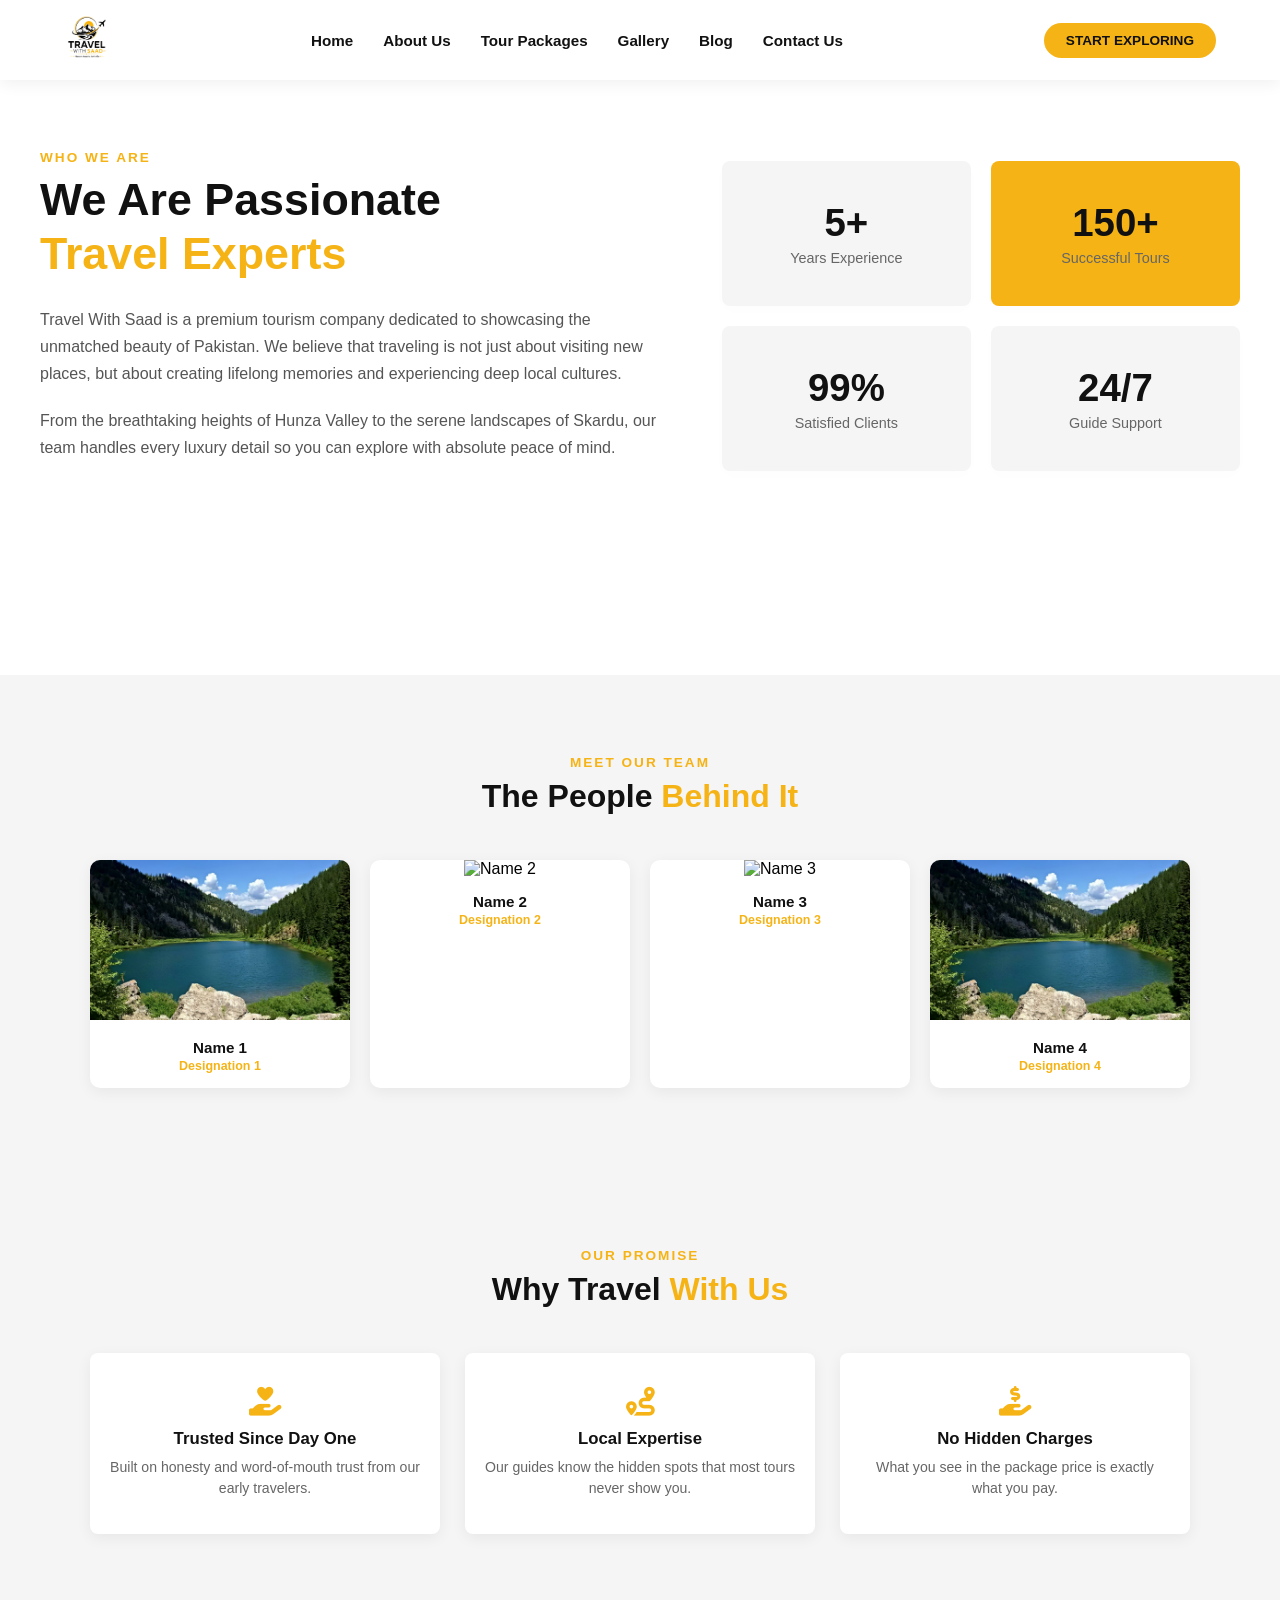
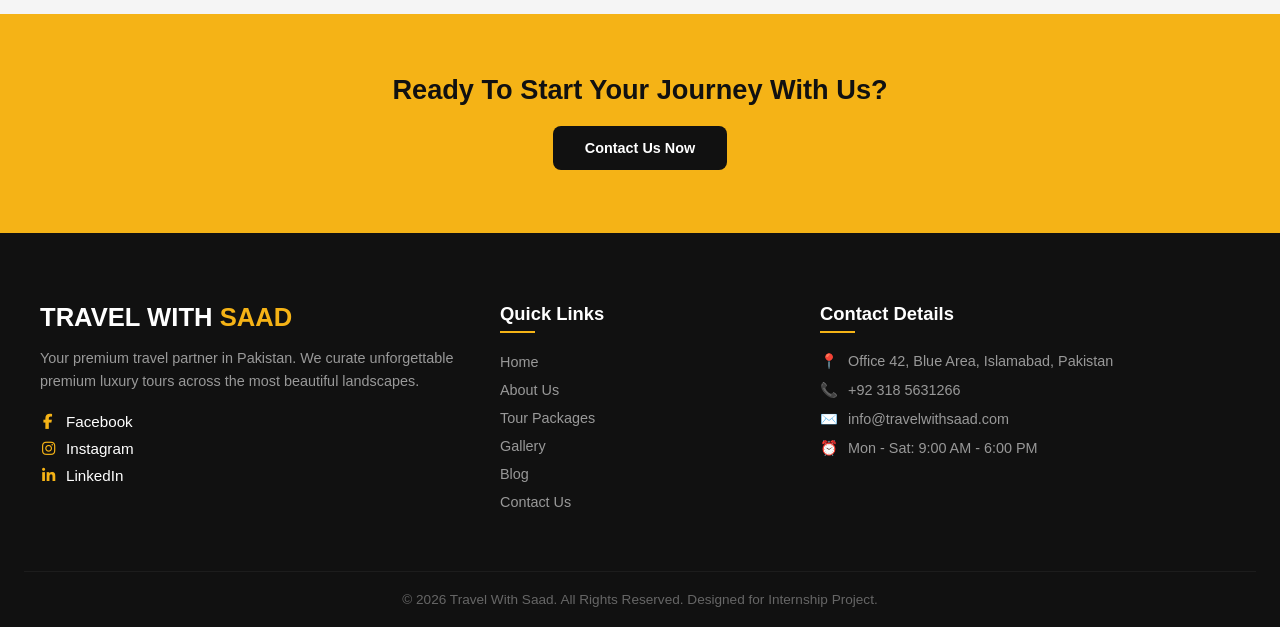
==== commit 586a8c01: "Updated website section" ====
--- a/about.html
+++ b/about.html
@@ -106,6 +106,297 @@
                 gap: 15px;
             }
         }
+       /* ================================================
+           TEAM MEMBERS SECTION CSS
+           ================================================ */
+        .team-section {
+            padding: 80px 24px;
+            text-align: center;
+        }
+        .team-header {
+            max-width: 700px;
+            margin: 0 auto 45px;
+        }
+        .team-subtitle {
+            color: var(--gold);
+            font-weight: 600;
+            text-transform: uppercase;
+            font-size: 0.85rem;
+            letter-spacing: 2px;
+            margin-bottom: 8px;
+        }
+        .team-title {
+            color: var(--black);
+            font-size: 2rem;
+            font-weight: 800;
+        }
+        .team-title span {
+            color: var(--gold);
+        }
+        .team-grid {
+            max-width: 1100px;
+            margin: 0 auto;
+            display: grid;
+            grid-template-columns: repeat(4, 1fr);
+            gap: 20px;
+        }
+        .team-card {
+            background-color: var(--white);
+            border-radius: 10px;
+            overflow: hidden;
+            box-shadow: 0 4px 15px rgba(0,0,0,0.06);
+            transition: transform 0.3s ease;
+        }
+        .team-card:hover {
+            transform: translateY(-6px);
+        }
+        .team-photo {
+            width: 100%;
+            height: 160px;
+            object-fit: cover;
+        }
+        .team-photo-placeholder {
+            width: 100%;
+            height: 160px;
+            background-color: var(--light-gray);
+            display: flex;
+            align-items: center;
+            justify-content: center;
+            font-size: 2.5rem;
+            color: var(--gold);
+        }
+        .team-info {
+            padding: 15px;
+        }
+        .team-name {
+            font-size: 0.95rem;
+            font-weight: 700;
+            color: var(--black);
+            margin-bottom: 3px;
+        }
+        .team-role {
+            color: var(--gold);
+            font-size: 0.78rem;
+            font-weight: 600;
+        }
+ 
+        /* ⚡ TEAM RESPONSIVE — TABLET */
+        @media screen and (max-width: 1024px) {
+            .team-section {
+                padding: 60px 20px;
+            }
+            .team-grid {
+                grid-template-columns: repeat(2, 1fr);
+            }
+            .team-title {
+                font-size: 1.7rem;
+            }
+        }
+ 
+        /* ⚡ TEAM RESPONSIVE — MOBILE */
+        @media screen and (max-width: 576px) {
+            .team-grid {
+                grid-template-columns: 1fr;
+            }
+        }
+/* ================================================
+           TEAM MEMBERS SECTION CSS
+           ================================================ */
+        .team-section {
+            padding: 80px 24px;
+            text-align: center;
+        }
+        .team-header {
+            max-width: 700px;
+            margin: 0 auto 45px;
+        }
+        .team-subtitle {
+            color: var(--gold);
+            font-weight: 600;
+            text-transform: uppercase;
+            font-size: 0.85rem;
+            letter-spacing: 2px;
+            margin-bottom: 8px;
+        }
+        .team-title {
+            color: var(--black);
+            font-size: 2rem;
+            font-weight: 800;
+        }
+        .team-title span {
+            color: var(--gold);
+        }
+        .team-grid {
+            max-width: 1100px;
+            margin: 0 auto;
+            display: grid;
+            grid-template-columns: repeat(4, 1fr);
+            gap: 20px;
+        }
+        .team-card {
+            background-color: var(--white);
+            border-radius: 10px;
+            overflow: hidden;
+            box-shadow: 0 4px 15px rgba(0,0,0,0.06);
+            transition: transform 0.3s ease;
+        }
+        .team-card:hover {
+            transform: translateY(-6px);
+        }
+        .team-photo {
+            width: 100%;
+            height: 160px;
+            object-fit: cover;
+        }
+        .team-photo-placeholder {
+            width: 100%;
+            height: 160px;
+            background-color: var(--light-gray);
+            display: flex;
+            align-items: center;
+            justify-content: center;
+            font-size: 2.5rem;
+            color: var(--gold);
+        }
+        .team-info {
+            padding: 15px;
+        }
+        .team-name {
+            font-size: 0.95rem;
+            font-weight: 700;
+            color: var(--black);
+            margin-bottom: 3px;
+        }
+        .team-role {
+            color: var(--gold);
+            font-size: 0.78rem;
+            font-weight: 600;
+        }
+ 
+        /* ⚡ TEAM RESPONSIVE — TABLET */
+        @media screen and (max-width: 1024px) {
+            .team-section {
+                padding: 60px 20px;
+            }
+            .team-grid {
+                grid-template-columns: repeat(2, 1fr);
+            }
+            .team-title {
+                font-size: 1.7rem;
+            }
+        }
+ 
+        /* ⚡ TEAM RESPONSIVE — MOBILE */
+        @media screen and (max-width: 576px) {
+            .team-grid {
+                grid-template-columns: 1fr;
+            }
+        }
+ 
+        /* ================================================
+           WHY TRAVEL WITH US SECTION CSS
+           ================================================ */
+        .why-travel-section {
+            padding: 80px 24px;
+            background-color: var(--light-gray);
+            text-align: center;
+        }
+        .why-travel-header {
+            max-width: 700px;
+            margin: 0 auto 45px;
+        }
+        .why-travel-subtitle {
+            color: var(--gold);
+            font-weight: 600;
+            text-transform: uppercase;
+            font-size: 0.85rem;
+            letter-spacing: 2px;
+            margin-bottom: 8px;
+        }
+        .why-travel-title {
+            color: var(--black);
+            font-size: 2rem;
+            font-weight: 800;
+        }
+        .why-travel-title span {
+            color: var(--gold);
+        }
+        .why-travel-grid {
+            max-width: 1100px;
+            margin: 0 auto;
+            display: grid;
+            grid-template-columns: repeat(3, 1fr);
+            gap: 25px;
+        }
+        .why-travel-box {
+            background-color: var(--white);
+            padding: 35px 20px;
+            border-radius: 8px;
+            box-shadow: 0 4px 15px rgba(0,0,0,0.06);
+        }
+        .why-travel-icon {
+            font-size: 1.8rem;
+            color: var(--gold);
+            margin-bottom: 12px;
+        }
+        .why-travel-box h3 {
+            font-size: 1.05rem;
+            font-weight: 700;
+            color: var(--black);
+            margin-bottom: 8px;
+        }
+        .why-travel-box p {
+            color: #666666;
+            font-size: 0.88rem;
+            line-height: 1.5;
+        }
+ 
+        /* ================================================
+           CTA BANNER SECTION CSS
+           ================================================ */
+        .about-cta-section {
+            padding: 60px 24px;
+            background-color: var(--gold);
+            text-align: center;
+        }
+        .about-cta-section h2 {
+            color: var(--black);
+            font-size: 1.7rem;
+            font-weight: 800;
+            margin-bottom: 20px;
+        }
+        .about-cta-btn {
+            display: inline-block;
+            background-color: var(--black);
+            color: #ffffff;
+            padding: 14px 32px;
+            border-radius: 8px;
+            text-decoration: none;
+            font-weight: 600;
+            font-size: 0.9rem;
+        }
+ 
+        /* ⚡ NEW SECTIONS RESPONSIVE — TABLET */
+        @media screen and (max-width: 1024px) {
+            .why-travel-grid {
+                grid-template-columns: repeat(2, 1fr);
+            }
+            .why-travel-title {
+                font-size: 1.7rem;
+            }
+        }
+ 
+        /* ⚡ NEW SECTIONS RESPONSIVE — MOBILE */
+        @media screen and (max-width: 576px) {
+            .why-travel-grid {
+                grid-template-columns: 1fr;
+            }
+            .why-travel-section,
+            .about-cta-section {
+                padding: 50px 18px;
+            }
+        }
+
     </style>
 </head>
 <body>
@@ -180,7 +471,81 @@
 
     </div>
 </section>
-
+<!-- ================================================
+     TEAM MEMBERS SECTION
+     ================================================ -->
+<section class="team-section">
+    <div class="team-header">
+        <p class="team-subtitle">Meet Our Team</p>
+        <h2 class="team-title">The People <span>Behind It</span></h2>
+    </div>
+    <div class="team-grid">
+        <div class="team-card">
+            <img src="hunza.jpg" alt="Name 1" class="team-photo">
+            <div class="team-info">
+                <p class="team-name">Name 1</p>
+                <p class="team-role">Designation 1</p>
+            </div>
+        </div>
+        <div class="team-card">
+            <img src="skardu.jpg" alt="Name 2" class="team-photo">
+            <div class="team-info">
+                <p class="team-name">Name 2</p>
+                <p class="team-role">Designation 2</p>
+            </div>
+        </div>
+        <div class="team-card">
+            <img src="swat.jpg" alt="Name 3" class="team-photo">
+            <div class="team-info">
+                <p class="team-name">Name 3</p>
+                <p class="team-role">Designation 3</p>
+            </div>
+        </div>
+        <div class="team-card">
+            <img src="hunza.jpg" alt="Name 4" class="team-photo">
+            <div class="team-info">
+                <p class="team-name">Name 4</p>
+                <p class="team-role">Designation 4</p>
+            </div>
+        </div>
+    </div>
+</section>
+ 
+<!-- ================================================
+     WHY TRAVEL WITH US SECTION
+     ================================================ -->
+<section class="why-travel-section">
+    <div class="why-travel-header">
+        <p class="why-travel-subtitle">Our Promise</p>
+        <h2 class="why-travel-title">Why Travel <span>With Us</span></h2>
+    </div>
+    <div class="why-travel-grid">
+        <div class="why-travel-box">
+            <i class="fas fa-hand-holding-heart why-travel-icon"></i>
+            <h3>Trusted Since Day One</h3>
+            <p>Built on honesty and word-of-mouth trust from our early travelers.</p>
+        </div>
+        <div class="why-travel-box">
+            <i class="fas fa-route why-travel-icon"></i>
+            <h3>Local Expertise</h3>
+            <p>Our guides know the hidden spots that most tours never show you.</p>
+        </div>
+        <div class="why-travel-box">
+            <i class="fas fa-hand-holding-usd why-travel-icon"></i>
+            <h3>No Hidden Charges</h3>
+            <p>What you see in the package price is exactly what you pay.</p>
+        </div>
+    </div>
+</section>
+ 
+<!-- ================================================
+     CTA BANNER SECTION
+     ================================================ -->
+<section class="about-cta-section">
+    <h2>Ready To Start Your Journey With Us?</h2>
+    <a href="contact.html" class="about-cta-btn">Contact Us Now</a>
+</section>
+ 
 <!-- ==========================================
      MAIN WEBSITE FOOTER SECTION
      ========================================== -->
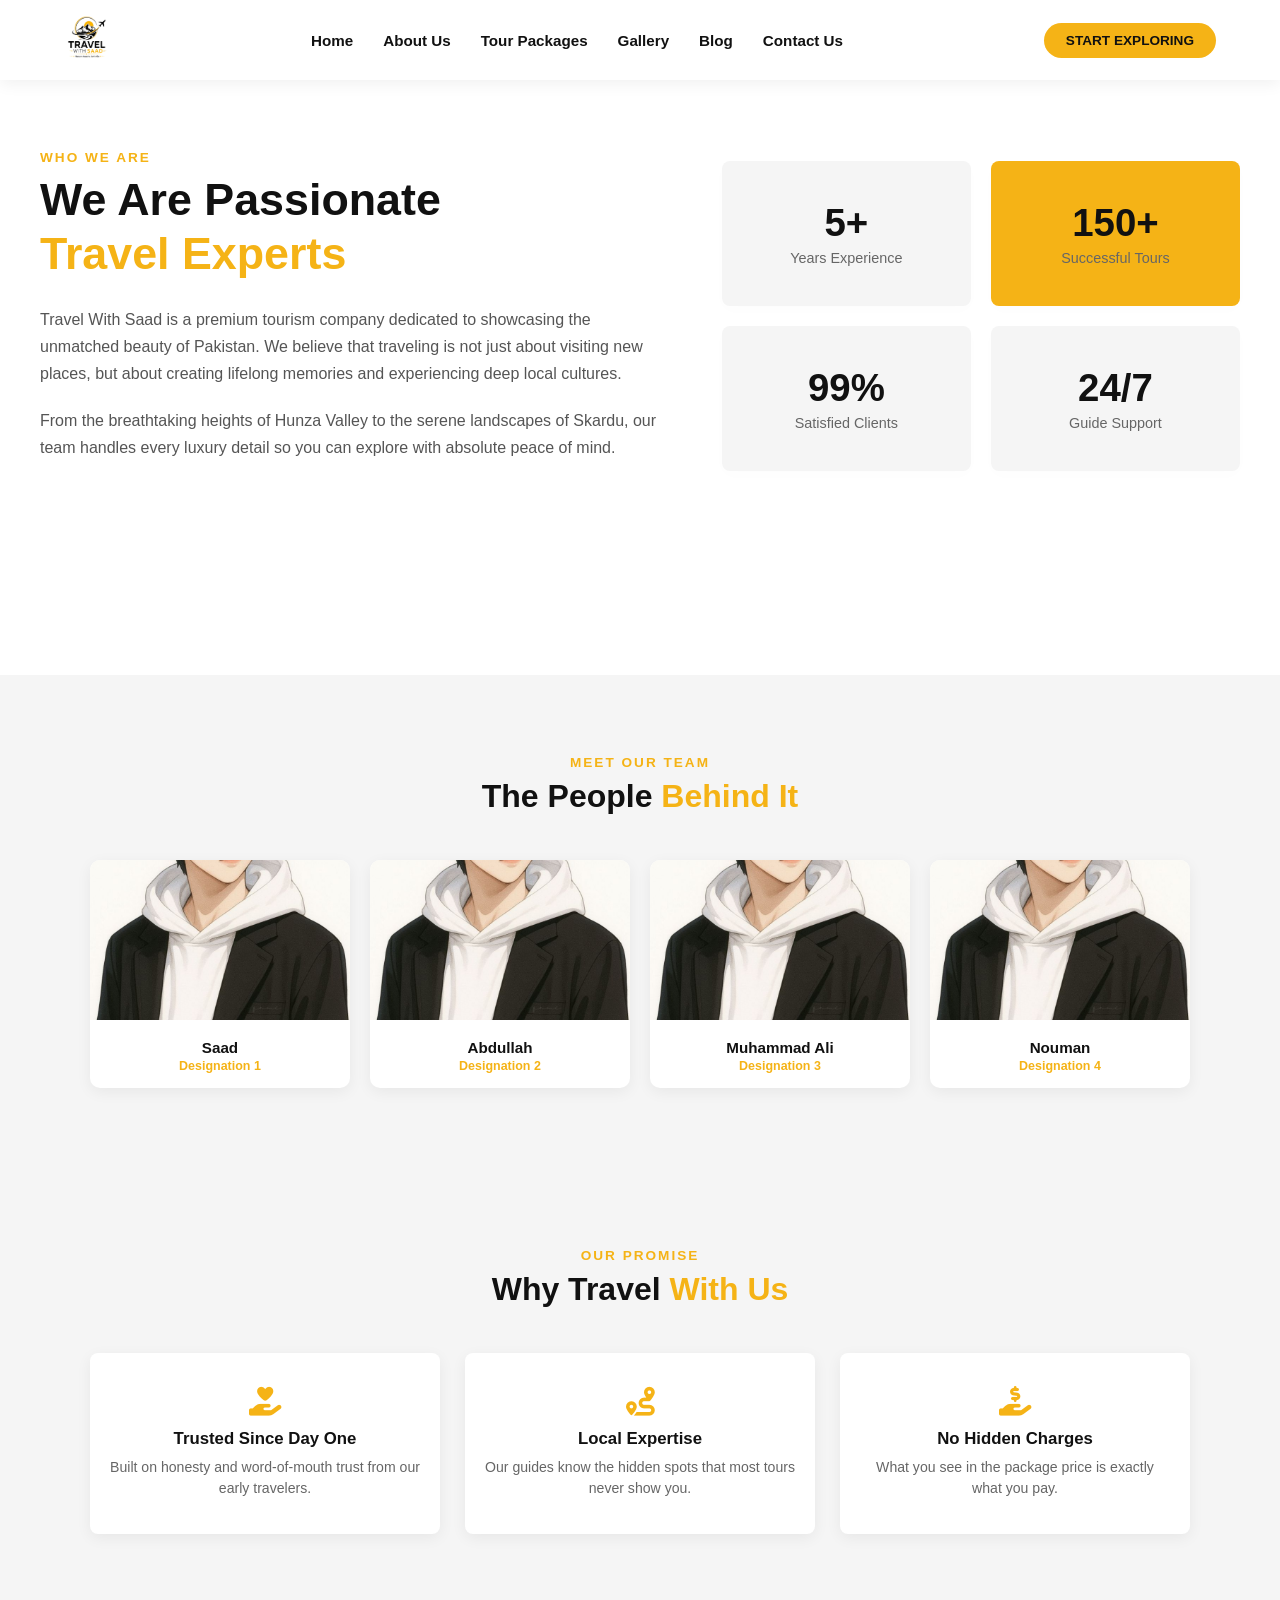
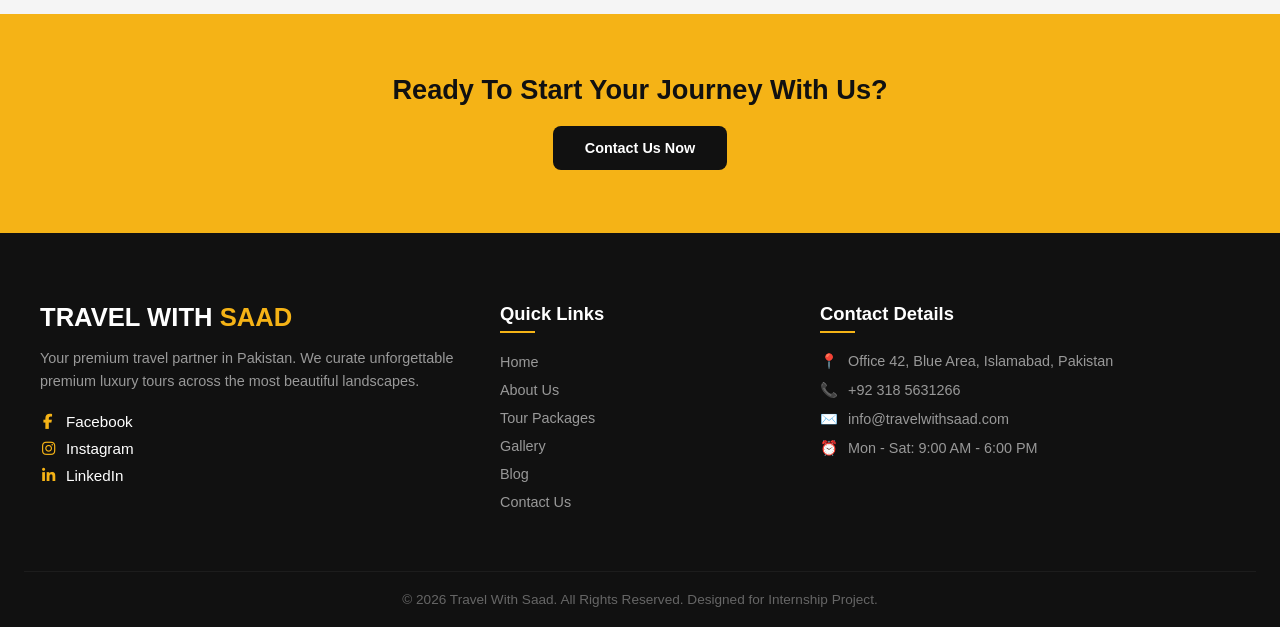
==== commit 370f77b0: "Updated website sections" ====
--- a/about.html
+++ b/about.html
@@ -481,30 +481,30 @@
     </div>
     <div class="team-grid">
         <div class="team-card">
-            <img src="hunza.jpg" alt="Name 1" class="team-photo">
+            <img src="man pic.jfif" alt="Name 1" class="team-photo">
             <div class="team-info">
-                <p class="team-name">Name 1</p>
+                <p class="team-name">Saad</p>
                 <p class="team-role">Designation 1</p>
             </div>
         </div>
         <div class="team-card">
-            <img src="skardu.jpg" alt="Name 2" class="team-photo">
+            <img src="man pic.jfif" alt="Name 2" class="team-photo">
             <div class="team-info">
-                <p class="team-name">Name 2</p>
+                <p class="team-name">Abdullah</p>
                 <p class="team-role">Designation 2</p>
             </div>
         </div>
         <div class="team-card">
-            <img src="swat.jpg" alt="Name 3" class="team-photo">
+            <img src="man pic.jfif" alt="Name 3" class="team-photo">
             <div class="team-info">
-                <p class="team-name">Name 3</p>
+                <p class="team-name">Muhammad Ali</p>
                 <p class="team-role">Designation 3</p>
             </div>
         </div>
         <div class="team-card">
-            <img src="hunza.jpg" alt="Name 4" class="team-photo">
+            <img src="man pic.jfif" alt="Name 4" class="team-photo">
             <div class="team-info">
-                <p class="team-name">Name 4</p>
+                <p class="team-name">Nouman</p>
                 <p class="team-role">Designation 4</p>
             </div>
         </div>
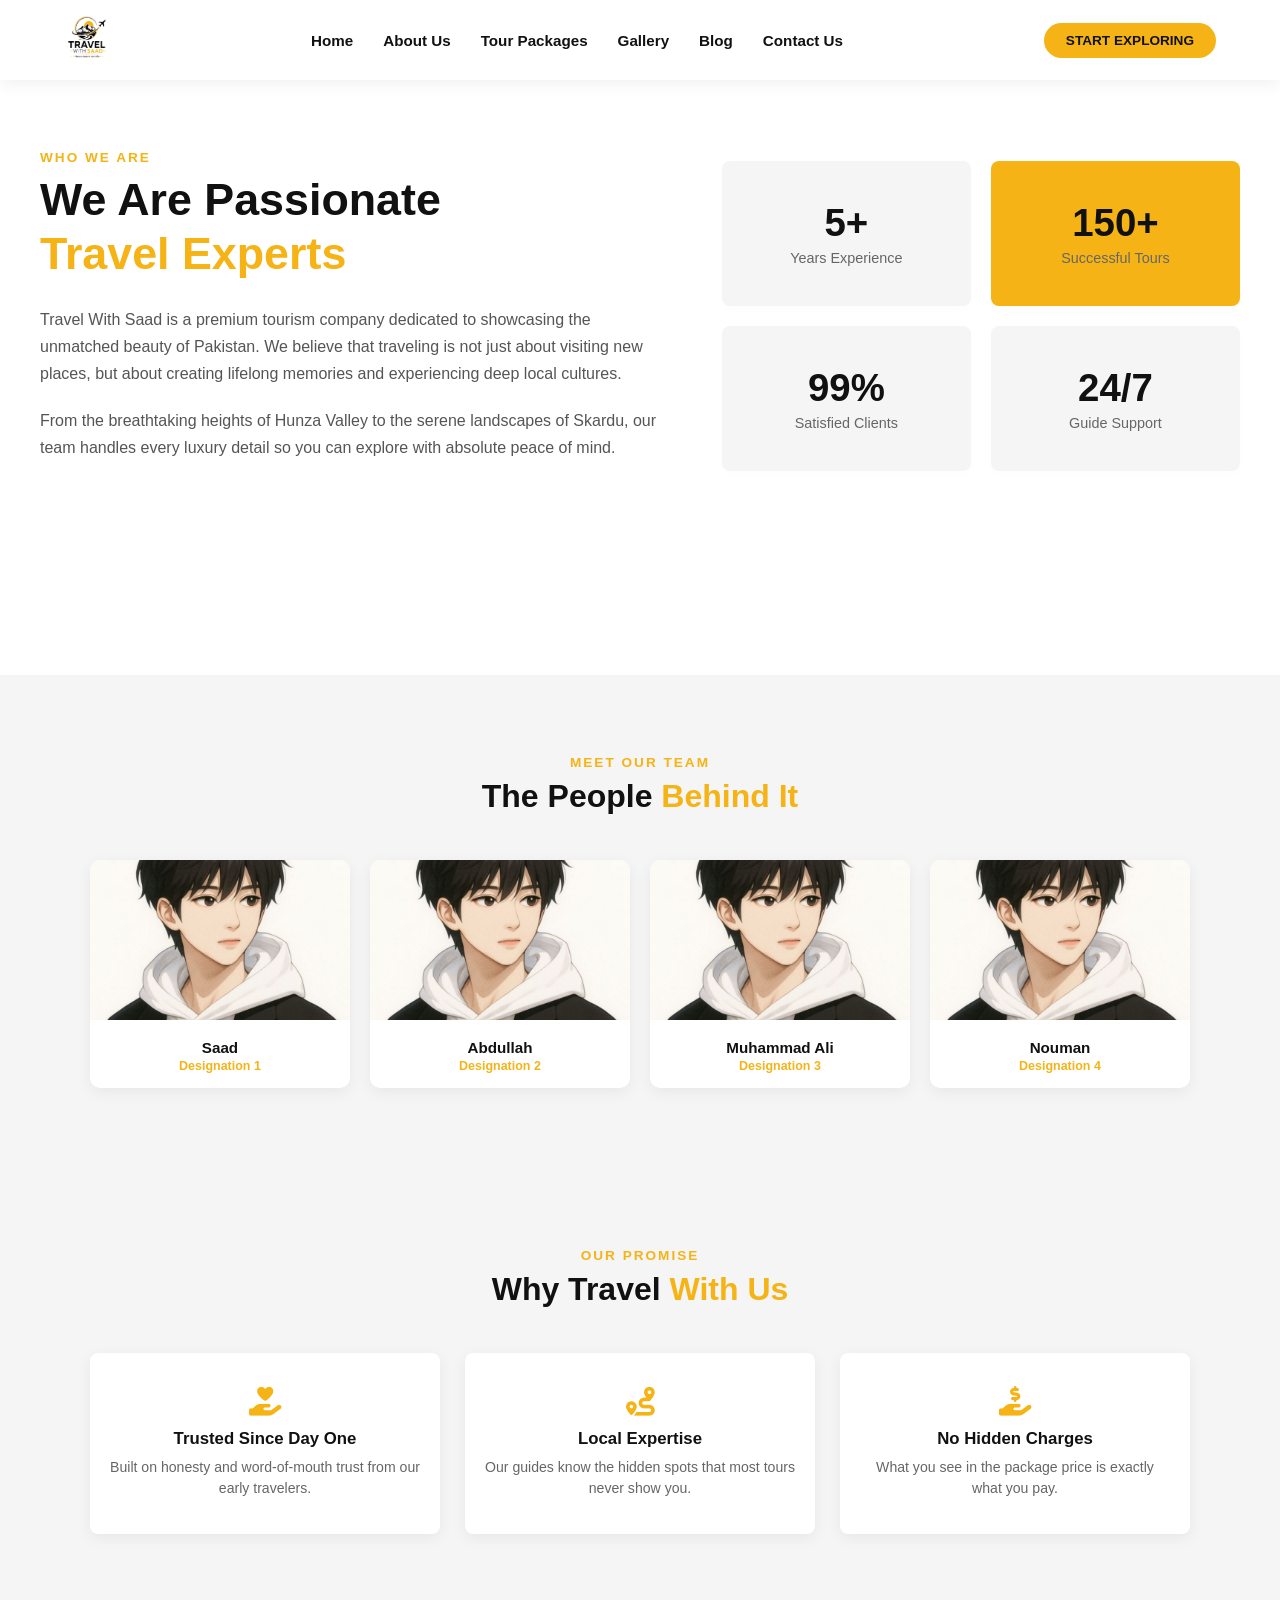
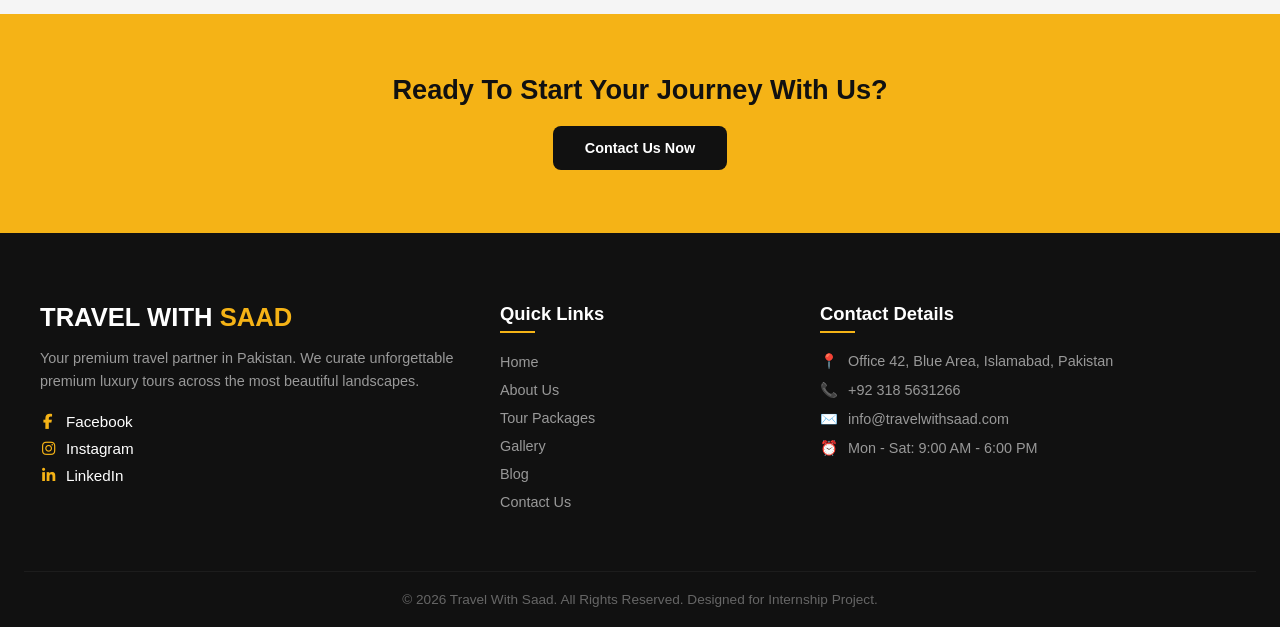
==== commit 9150eabf: "Updated website sections" ====
--- a/about.html
+++ b/about.html
@@ -481,28 +481,28 @@
     </div>
     <div class="team-grid">
         <div class="team-card">
-            <img src="man pic.jfif" alt="Name 1" class="team-photo">
+            <img src="man pic.png" alt="Name 1" class="team-photo">
             <div class="team-info">
                 <p class="team-name">Saad</p>
                 <p class="team-role">Designation 1</p>
             </div>
         </div>
         <div class="team-card">
-            <img src="man pic.jfif" alt="Name 2" class="team-photo">
+            <img src="man pic.png" alt="Name 2" class="team-photo">
             <div class="team-info">
                 <p class="team-name">Abdullah</p>
                 <p class="team-role">Designation 2</p>
             </div>
         </div>
         <div class="team-card">
-            <img src="man pic.jfif" alt="Name 3" class="team-photo">
+            <img src="man pic.png" alt="Name 3" class="team-photo">
             <div class="team-info">
                 <p class="team-name">Muhammad Ali</p>
                 <p class="team-role">Designation 3</p>
             </div>
         </div>
         <div class="team-card">
-            <img src="man pic.jfif" alt="Name 4" class="team-photo">
+            <img src="man pic.png" alt="Name 4" class="team-photo">
             <div class="team-info">
                 <p class="team-name">Nouman</p>
                 <p class="team-role">Designation 4</p>
